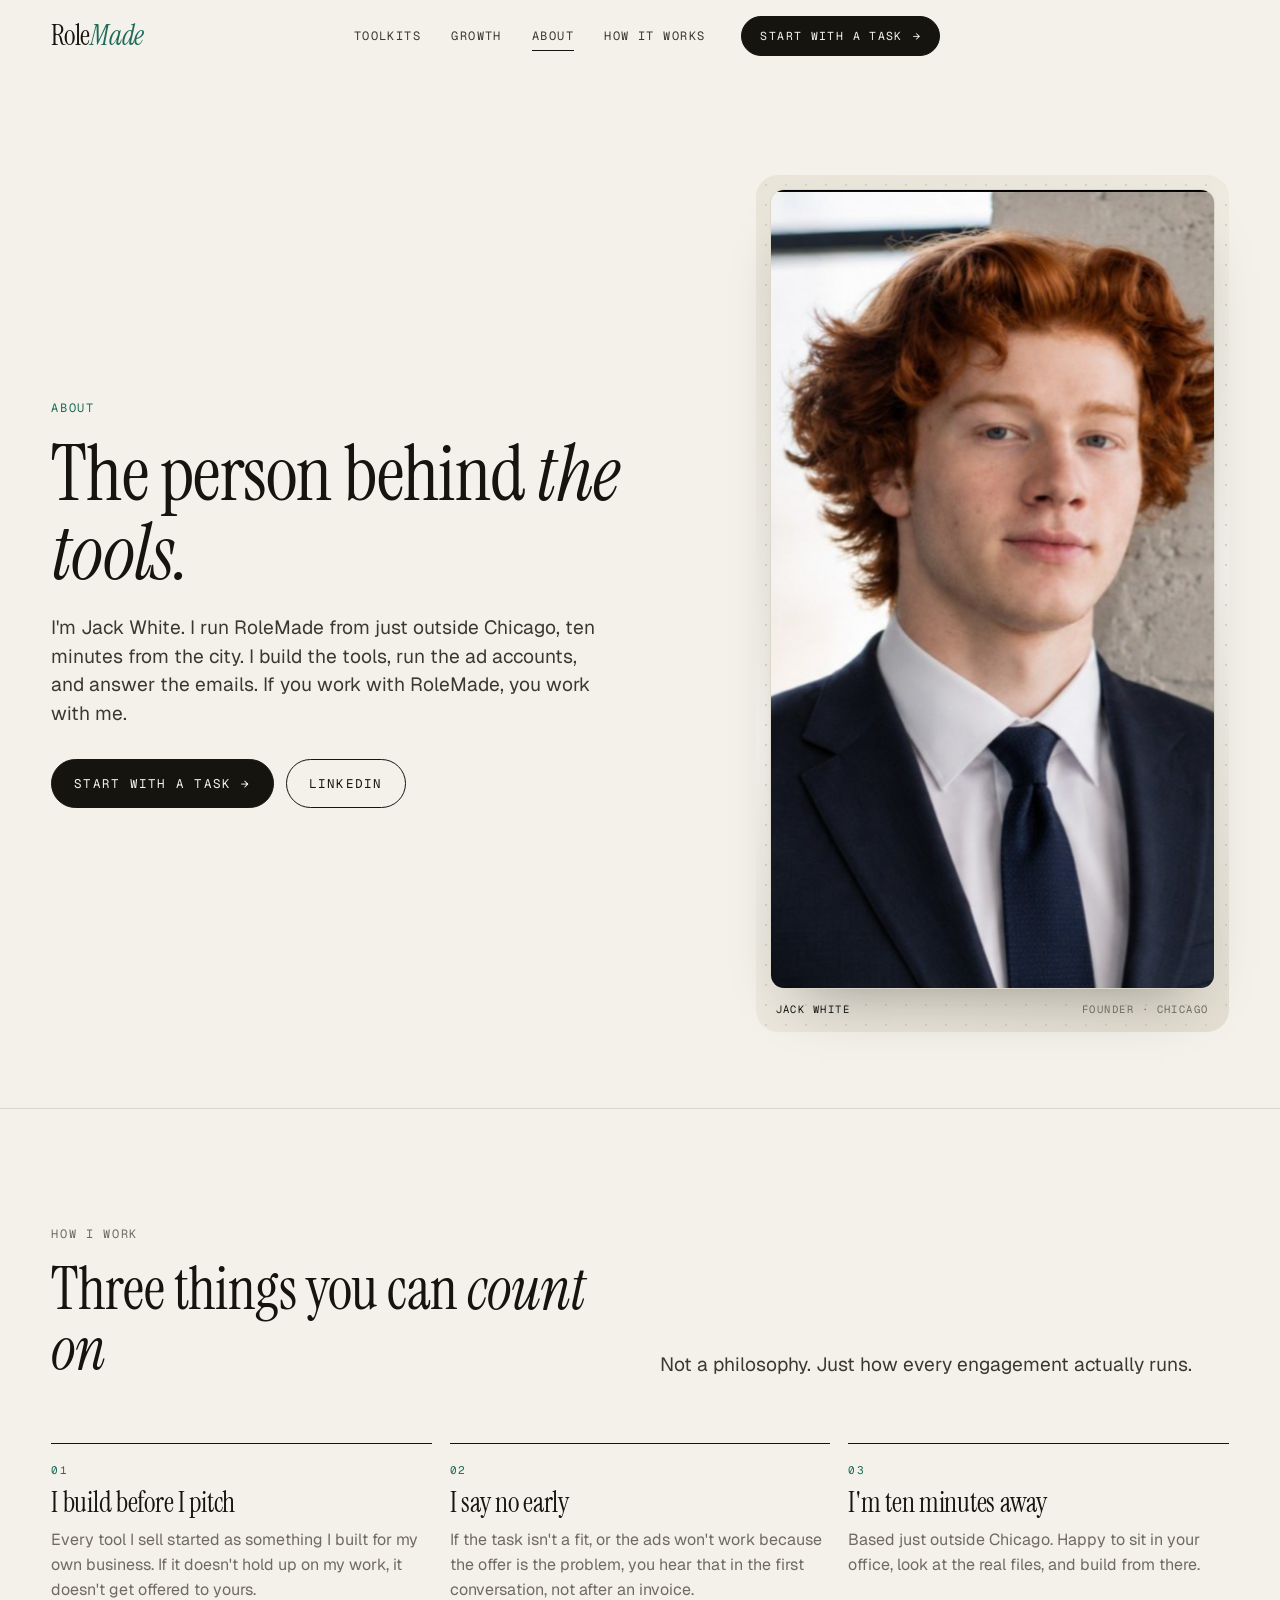
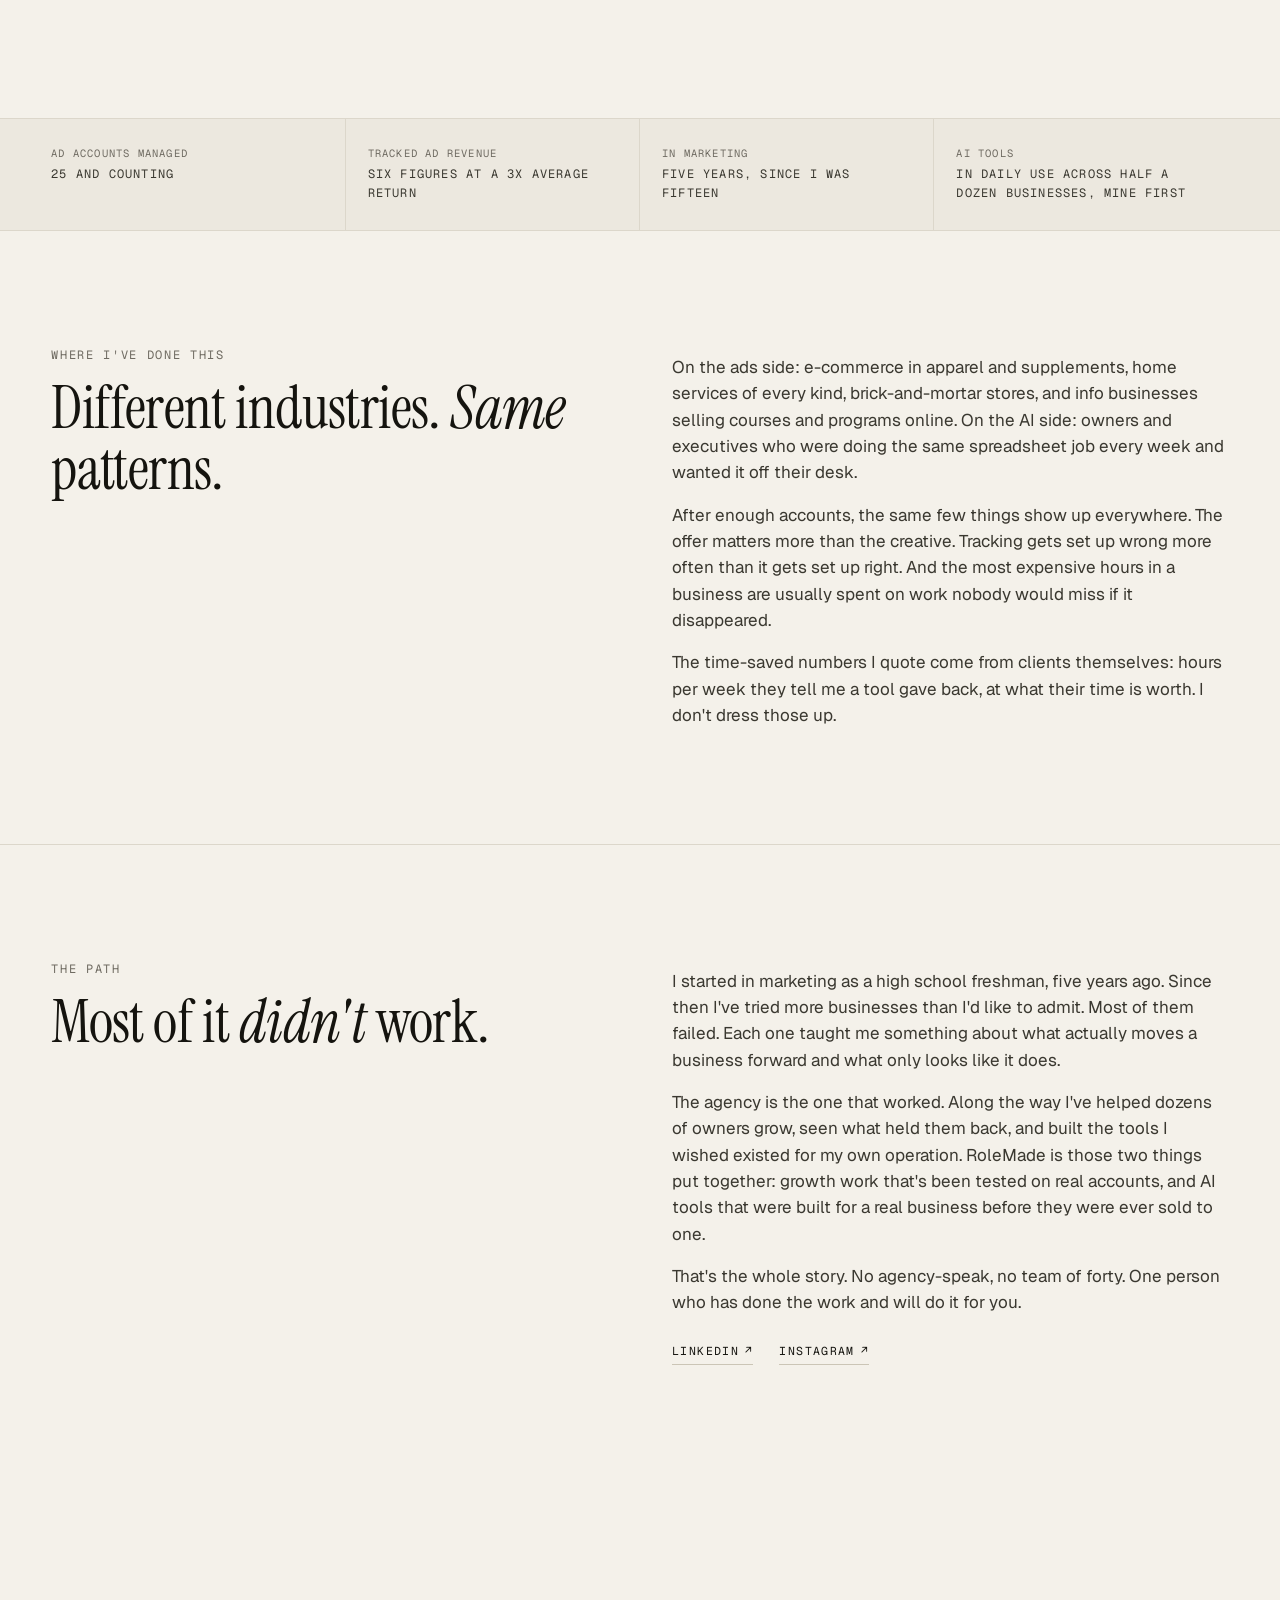
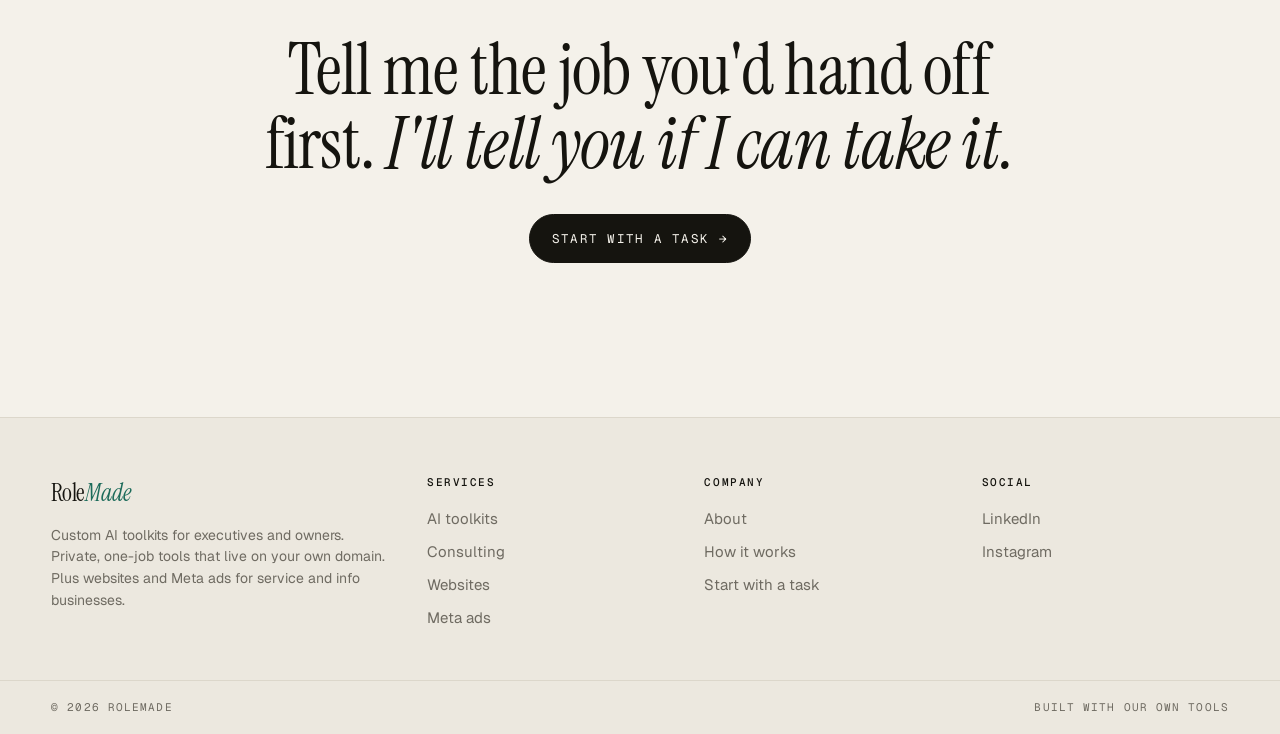
==== about.html @ bcfd90a8 "Replace site with new RoleMade build Five-page static site: home with pinned journey, toolkits, grow" ====
<!doctype html>
<html lang="en">
<head>
<meta charset="utf-8">
<meta name="viewport" content="width=device-width, initial-scale=1">
<title>About — RoleMade</title>
<meta name="description" content="Jack White runs RoleMade from just outside Chicago. Five years in marketing, 25+ ad accounts, and AI tools built for his own business first.">
<link rel="preconnect" href="https://fonts.googleapis.com">
<link rel="preconnect" href="https://fonts.gstatic.com" crossorigin>
<link href="https://fonts.googleapis.com/css2?family=Geist:wght@400;500&family=Geist+Mono:wght@400;500&family=Instrument+Serif:ital@0;1&display=swap" rel="stylesheet">
<link rel="icon" href="assets/favicon.png">
<link rel="stylesheet" href="styles.css?v=4">
</head>
<body>

<header class="nav">
  <div class="wrap">
    <a class="brand" href="index.html">Role<span>Made</span></a>
    <nav class="links" id="links">
      <a href="toolkits.html">Toolkits</a>
      <a href="growth.html">Growth</a>
      <a href="about.html" class="active">About</a>
      <a href="index.html#how" class="how">How it works</a>
      <a class="btn" href="start.html"><span class="l">Start with a task</span><span class="s">Start</span> <span class="arr">→</span></a>
    </nav>
    <div class="nav-r"><button class="burger" aria-controls="links" aria-expanded="false">Menu</button></div>
  </div>
</header>

<!-- ABOUT HERO -->
<section class="phero about-hero">
  <div class="wrap">
    <div class="about-grid">
      <div>
        <p class="eyebrow on rv">About</p>
        <h1 class="rv d1">The person behind <em>the tools.</em></h1>
        <p class="lede rv d2">I'm Jack White. I run RoleMade from just outside Chicago, ten minutes from the city. I build the tools, run the ad accounts, and answer the emails. If you work with RoleMade, you work with me.</p>
        <div class="cta rv d3">
          <a class="btn" href="start.html">Start with a task <span class="arr">→</span></a>
          <a class="btn ghost" href="https://www.linkedin.com/in/rolemade/" target="_blank" rel="noopener">LinkedIn</a>
        </div>
      </div>
      <figure class="portrait rv d2">
        <img src="assets/jack-white.jpg" alt="Jack White, founder of RoleMade" width="640" height="800">
        <figcaption><span>Jack White</span><span>Founder · Chicago</span></figcaption>
      </figure>
    </div>
  </div>
</section>

<!-- HOW I WORK -->
<section class="sec">
  <div class="wrap">
    <div class="sec-head">
      <div class="rv"><p class="eyebrow">How I work</p><h2>Three things you can <em>count on</em></h2></div>
      <p class="lede rv d1">Not a philosophy. Just how every engagement actually runs.</p>
    </div>
    <div class="plist">
      <div class="pstep rv"><p class="n">01</p><h3>I build before I pitch</h3><p>Every tool I sell started as something I built for my own business. If it doesn't hold up on my work, it doesn't get offered to yours.</p></div>
      <div class="pstep rv d1"><p class="n">02</p><h3>I say no early</h3><p>If the task isn't a fit, or the ads won't work because the offer is the problem, you hear that in the first conversation, not after an invoice.</p></div>
      <div class="pstep rv d2"><p class="n">03</p><h3>I'm ten minutes away</h3><p>Based just outside Chicago. Happy to sit in your office, look at the real files, and build from there.</p></div>
    </div>
  </div>
</section>

<!-- NUMBERS -->
<section class="strip about-strip">
  <div class="wrap">
    <div class="cell rv"><b>Ad accounts managed</b>25 and counting</div>
    <div class="cell rv d1"><b>Tracked ad revenue</b>Six figures at a 3x average return</div>
    <div class="cell rv d2"><b>In marketing</b>Five years, since I was fifteen</div>
    <div class="cell rv d3"><b>AI tools</b>In daily use across half a dozen businesses, mine first</div>
  </div>
</section>

<!-- WHERE -->
<section class="sec">
  <div class="wrap">
    <div class="split">
      <div class="rv">
        <p class="eyebrow">Where I've done this</p>
        <h2>Different industries. <em>Same</em> patterns.</h2>
      </div>
      <div class="body rv d1">
        <p>On the ads side: e-commerce in apparel and supplements, home services of every kind, brick-and-mortar stores, and info businesses selling courses and programs online. On the AI side: owners and executives who were doing the same spreadsheet job every week and wanted it off their desk.</p>
        <p>After enough accounts, the same few things show up everywhere. The offer matters more than the creative. Tracking gets set up wrong more often than it gets set up right. And the most expensive hours in a business are usually spent on work nobody would miss if it disappeared.</p>
        <p>The time-saved numbers I quote come from clients themselves: hours per week they tell me a tool gave back, at what their time is worth. I don't dress those up.</p>
      </div>
    </div>
  </div>
</section>

<hr class="hair">

<!-- PATH -->
<section class="sec">
  <div class="wrap">
    <div class="split">
      <div class="rv">
        <p class="eyebrow">The path</p>
        <h2>Most of it <em>didn't</em> work.</h2>
      </div>
      <div class="body rv d1">
        <p>I started in marketing as a high school freshman, five years ago. Since then I've tried more businesses than I'd like to admit. Most of them failed. Each one taught me something about what actually moves a business forward and what only looks like it does.</p>
        <p>The agency is the one that worked. Along the way I've helped dozens of owners grow, seen what held them back, and built the tools I wished existed for my own operation. RoleMade is those two things put together: growth work that's been tested on real accounts, and AI tools that were built for a real business before they were ever sold to one.</p>
        <p>That's the whole story. No agency-speak, no team of forty. One person who has done the work and will do it for you.</p>
        <div class="socials">
          <a href="https://www.linkedin.com/in/rolemade/" target="_blank" rel="noopener">LinkedIn <span class="arr">↗</span></a>
          <a href="https://www.instagram.com/viarolemade" target="_blank" rel="noopener">Instagram <span class="arr">↗</span></a>
        </div>
      </div>
    </div>
  </div>
</section>

<section class="close">
  <div class="wrap">
    <h2 class="rv">Tell me the job you'd hand off first. <em>I'll tell you if I can take it.</em></h2>
    <a class="btn rv d1" href="start.html">Start with a task <span class="arr">→</span></a>
  </div>
</section>

<footer>
  <div class="wrap">
    <div class="col">
      <a class="brand" href="index.html">Role<span>Made</span></a>
      <p class="about">Custom AI toolkits for executives and owners. Private, one-job tools that live on your own domain. Plus websites and Meta ads for service and info businesses.</p>
    </div>
    <div class="col"><h4>Services</h4><a href="toolkits.html">AI toolkits</a><a href="toolkits.html#map">Consulting</a><a href="growth.html">Websites</a><a href="growth.html#meta">Meta ads</a></div>
    <div class="col"><h4>Company</h4><a href="about.html">About</a><a href="index.html#how">How it works</a><a href="start.html">Start with a task</a></div>
    <div class="col"><h4>Social</h4><a href="https://www.linkedin.com/in/rolemade/" target="_blank" rel="noopener">LinkedIn</a><a href="https://www.instagram.com/viarolemade" target="_blank" rel="noopener">Instagram</a></div>
  </div>
  <div class="base"><div class="wrap"><span>© 2026 RoleMade</span><span>Built with our own tools</span></div></div>
</footer>

<script src="site.js?v=4"></script>
</body>
</html>
---- styles.css ----
/* RoleMade — site styles. Light-mode editorial/industrial. */
:root{
  --paper:#F4F1EA; --paper-2:#ECE8DF; --card:#FBFAF6;
  --ink:#15140F; --ink-2:#3A3830; --muted:#6F6B62; --faint:#A39F95;
  --line:#DCD7CB; --line-2:#CBC5B6;
  --accent:#1C6B5A;
  --s1:#1C6B5A; --s2:#B9741E; --s3:#4A55C9; --s4:#C4416F;
  --serif:"Instrument Serif","Cambon",Georgia,"Times New Roman",serif;
  --sans:"Geist","Sohne","Helvetica Neue",Arial,sans-serif;
  --mono:"Geist Mono","Sohne Mono","SFMono-Regular",Menlo,Consolas,monospace;
  --max:1280px; --gutter:clamp(20px,4vw,60px);
}
*{box-sizing:border-box}
html{scroll-behavior:smooth}
body{margin:0;background:var(--paper);color:var(--ink);font-family:var(--sans);font-size:17px;line-height:1.55;-webkit-font-smoothing:antialiased}
a{color:inherit;text-decoration:none}
img,svg{max-width:100%;display:block}
h1,h2,h3{font-family:var(--serif);font-weight:400;letter-spacing:-.01em;line-height:1.02;margin:0}
h1{font-size:clamp(46px,7vw,92px)}
h2{font-size:clamp(36px,4.6vw,60px)}
h3{font-size:clamp(26px,2.6vw,34px)}
p{margin:0}
.lede{font-size:clamp(18px,1.5vw,21px);line-height:1.5;color:var(--ink-2);max-width:560px}
.lede .dim{color:var(--muted)}
.eyebrow{font-family:var(--mono);font-size:12px;letter-spacing:.14em;text-transform:uppercase;color:var(--muted)}
.eyebrow.on{color:var(--accent)}
.wrap{max-width:var(--max);margin:0 auto;padding:0 var(--gutter)}
.hair{border:0;border-top:1px solid var(--line);margin:0}

/* buttons */
.btn{display:inline-flex;align-items:center;gap:10px;font-family:var(--mono);font-size:12.5px;letter-spacing:.1em;text-transform:uppercase;padding:14px 22px;border-radius:999px;border:1px solid var(--ink);background:var(--ink);color:var(--paper);transition:transform .2s ease,background .2s,color .2s;white-space:nowrap;cursor:pointer}
.btn:hover{transform:translateY(-1px);background:#000}
.btn.ghost{background:transparent;color:var(--ink)}
.btn.ghost:hover{background:var(--paper-2)}
.btn .arr{display:inline-block;transition:transform .25s}
.btn:hover .arr{transform:translateX(4px)}

/* nav — brand left, links centered; on scroll it collapses to a floating centered pill */
.nav{position:sticky;top:0;z-index:50;background:rgba(244,241,234,.86);-webkit-backdrop-filter:blur(10px);backdrop-filter:blur(10px);border-bottom:1px solid transparent;transition:border-color .25s,background .25s}
.nav .wrap{display:grid;grid-template-columns:1fr auto 1fr;align-items:center;height:72px;position:relative}
.nav-r{justify-self:end}
.brand{font-family:var(--serif);font-size:28px;letter-spacing:-.01em;transition:opacity .25s,transform .25s}
.brand span{color:var(--accent);font-style:italic}
.links{display:flex;gap:30px;align-items:center;justify-self:center;padding:6px 8px 6px 22px;border-radius:999px;border:1px solid transparent;transition:background .25s,border-color .25s,box-shadow .25s}
.links a{font-family:var(--mono);font-size:12px;letter-spacing:.12em;text-transform:uppercase;color:var(--ink-2);position:relative}
.links a.btn{color:var(--paper);padding:10px 18px;font-size:11.5px;margin-left:6px}
.links a::after{content:"";position:absolute;left:0;right:0;bottom:-6px;height:1px;background:var(--ink);transform:scaleX(0);transform-origin:left;transition:transform .25s}
.links a.btn::after{display:none}
.links a:hover::after,.links a.active::after{transform:scaleX(1)}
.nav.scrolled{background:transparent;-webkit-backdrop-filter:none;backdrop-filter:none}
.nav.scrolled .brand{opacity:0;transform:translateY(-6px);pointer-events:none}
.nav.scrolled .links{background:rgba(244,241,234,.92);-webkit-backdrop-filter:blur(10px);backdrop-filter:blur(10px);border-color:var(--line);box-shadow:0 14px 30px -18px rgba(21,20,15,.35)}
.burger{display:none;background:none;border:1px solid var(--line-2);border-radius:999px;padding:9px 14px;font-family:var(--mono);font-size:11px;letter-spacing:.1em;text-transform:uppercase;color:var(--ink);cursor:pointer}
.links a.btn .s{display:none}
@media(max-width:820px){
  /* mobile: one dark glass pill that stays pinned */
  .nav,.nav.scrolled{background:transparent;-webkit-backdrop-filter:none;backdrop-filter:none;border-bottom:0;padding:12px 12px}
  .nav .wrap{display:flex;align-items:center;justify-content:space-between;height:48px;margin:0;padding:0 14px 0 16px;border-radius:999px;background:rgba(21,20,15,.84);-webkit-backdrop-filter:blur(14px);backdrop-filter:blur(14px);box-shadow:0 12px 30px -16px rgba(0,0,0,.5)}
  .nav .wrap{max-width:none}
  .brand,.nav.scrolled .brand{font-size:20px;color:var(--paper);opacity:1;transform:none;pointer-events:auto}
  .brand span{color:#8FD3BE}
  .links,.nav.scrolled .links{display:flex;position:static;flex-direction:row;align-items:center;gap:12px;padding:0;background:transparent;border:0;border-radius:0;box-shadow:none;-webkit-backdrop-filter:none;backdrop-filter:none}
  .links a{color:#D9D4C7;font-size:10px;letter-spacing:.08em}
  .links a::after{background:#D9D4C7}
  .links a.how{display:none}
  .links a.btn{background:transparent;border:0;padding:0;margin:0;color:#8FD3BE;font-size:10px;letter-spacing:.08em}
  .links a.btn .l{display:none}.links a.btn .s{display:inline}
  .links a.btn:hover{transform:none;background:transparent}
  .nav-r{display:none}
}

/* reveal */
.rv{opacity:0;transform:translateY(22px);transition:opacity .7s cubic-bezier(.2,.7,.2,1),transform .7s cubic-bezier(.2,.7,.2,1)}
.rv.in{opacity:1;transform:none}
.rv.d1{transition-delay:.08s}.rv.d2{transition-delay:.16s}.rv.d3{transition-delay:.24s}.rv.d4{transition-delay:.32s}
@media(prefers-reduced-motion:reduce){.rv{opacity:1;transform:none;transition:none}}

/* hero */
.hero{padding:clamp(56px,8vw,110px) 0 0;position:relative;overflow:hidden}
.hero .wrap{display:grid;grid-template-columns:minmax(0,1.05fr) minmax(0,1fr);gap:clamp(30px,5vw,80px);align-items:center}
.hero h1{margin:22px 0 26px}
.hero .cta{display:flex;gap:12px;flex-wrap:wrap;margin-top:34px}
.hero .note{margin-top:26px;display:flex;align-items:flex-start;line-height:1.5;gap:10px;color:var(--muted);font-family:var(--mono);font-size:12px;letter-spacing:.1em;text-transform:uppercase}
.hero .note i{width:7px;height:7px;border-radius:50%;background:var(--accent);display:inline-block;flex:none;margin-top:6px;box-shadow:0 0 0 4px rgba(28,107,90,.15)}
@media(max-width:980px){.hero .wrap{grid-template-columns:1fr}}

/* toolkit mock (hero graphic) */
.mock-wrap{position:relative;padding:clamp(18px,3vw,44px);border-radius:24px;background:linear-gradient(160deg,#E9E4D8,#F7F5EF 55%,#E3DED1)}
.mock-wrap::before{content:"";position:absolute;inset:0;border-radius:24px;background-image:radial-gradient(var(--line-2) 1px,transparent 1px);background-size:20px 20px;opacity:.6;pointer-events:none}
.mock{position:relative;background:var(--card);border:1px solid var(--line);border-radius:16px;box-shadow:0 30px 60px -30px rgba(21,20,15,.35);overflow:hidden;font-size:13px}
.mock .bar{display:flex;align-items:center;gap:12px;padding:12px 16px;border-bottom:1px solid var(--line);background:#F7F5EF}
.mock .bar .dot{width:9px;height:9px;border-radius:50%;background:var(--line-2)}
.mock .url{flex:1;text-align:center;font-family:var(--mono);font-size:11.5px;letter-spacing:.06em;color:var(--muted);background:#fff;border:1px solid var(--line);border-radius:8px;padding:6px 12px}
.mock .url b{color:var(--ink);font-weight:500}
.mock .head{display:flex;align-items:center;justify-content:space-between;padding:14px 18px;border-bottom:1px solid var(--line)}
.mock .head .co{font-family:var(--serif);font-size:20px}
.mock .head .co small{font-family:var(--mono);font-size:10px;letter-spacing:.14em;color:var(--muted);margin-left:10px;text-transform:uppercase}
.mock .head .by{font-family:var(--mono);font-size:10px;letter-spacing:.14em;text-transform:uppercase;color:var(--faint)}
.mock .tabs{display:flex;gap:4px;padding:10px 12px;border-bottom:1px solid var(--line);overflow:hidden}
.mock .tab{padding:7px 12px;border-radius:999px;color:var(--muted);white-space:nowrap;font-size:12.5px}
.mock .tab.on{background:var(--ink);color:var(--paper)}
.mock .body{display:grid;grid-template-columns:1fr 1.1fr;gap:14px;padding:16px}
.mock .drop{border:1.5px dashed var(--line-2);border-radius:12px;min-height:186px;display:flex;flex-direction:column;align-items:center;justify-content:center;gap:8px;color:var(--muted);position:relative;background:#FBFAF6;overflow:hidden}
.mock .drop .ic{width:38px;height:38px;border-radius:10px;border:1px solid var(--line);display:grid;place-items:center;background:#fff}
.mock .drop .ic svg{width:16px;height:16px}
.mock .drop .t{font-size:12.5px}
.mock .drop .t b{color:var(--accent);font-weight:500}
.mock .drop .f{font-family:var(--mono);font-size:10px;letter-spacing:.1em;text-transform:uppercase;color:var(--faint)}
.mock .file{position:absolute;top:-40px;left:50%;transform:translateX(-50%);background:#fff;border:1px solid var(--line);border-radius:8px;padding:6px 10px;font-family:var(--mono);font-size:10.5px;letter-spacing:.04em;box-shadow:0 8px 20px -10px rgba(0,0,0,.3);display:flex;gap:8px;align-items:center;opacity:0;animation:filedrop 7s ease-in-out infinite}
.mock .file i{width:10px;height:12px;background:var(--accent);border-radius:2px;display:inline-block}
@keyframes filedrop{0%{opacity:0;top:-40px}8%{opacity:1;top:-6px}22%{opacity:1;top:64px}30%{opacity:0;top:76px}100%{opacity:0;top:76px}}
.mock .out{border:1px solid var(--line);border-radius:12px;background:#fff;padding:12px 14px}
.mock .out .oh{display:flex;justify-content:space-between;align-items:center;font-family:var(--mono);font-size:10.5px;letter-spacing:.1em;text-transform:uppercase;color:var(--muted);margin-bottom:10px}
.mock .out .oh .ok{color:var(--accent)}
.mock .row{display:grid;grid-template-columns:1.4fr 1fr .8fr;gap:8px;padding:7px 0;border-top:1px solid var(--line);font-size:12px;opacity:0;animation:rowin 7s ease-in-out infinite}
.mock .row span:last-child{text-align:right;font-family:var(--mono);font-size:11px}
.mock .row span:nth-child(2){color:var(--muted)}
.mock .row.r2{animation-delay:.15s}.mock .row.r3{animation-delay:.3s}.mock .row.r4{animation-delay:.45s}.mock .row.r5{animation-delay:.6s}
@keyframes rowin{0%,28%{opacity:0;transform:translateY(6px)}36%,86%{opacity:1;transform:none}94%,100%{opacity:0}}
.mock .out .tot{margin-top:10px;padding-top:10px;border-top:1px solid var(--ink);display:flex;justify-content:space-between;font-family:var(--mono);font-size:11px;letter-spacing:.06em}
.mock .foot{display:flex;justify-content:space-between;padding:10px 16px;border-top:1px solid var(--line);font-family:var(--mono);font-size:10px;letter-spacing:.14em;text-transform:uppercase;color:var(--faint)}
.mock .foot b{color:var(--ink);font-weight:500}
.callouts{display:grid;grid-template-columns:repeat(3,1fr);gap:14px;margin-top:18px}
.callouts div{font-family:var(--mono);font-size:11px;letter-spacing:.1em;text-transform:uppercase;color:var(--muted);display:flex;gap:8px;align-items:flex-start;line-height:1.5}
.callouts i{width:6px;height:6px;border-radius:50%;background:var(--accent);flex:none;margin-top:6px}
@media(max-width:560px){.mock .body{grid-template-columns:1fr}.callouts{grid-template-columns:1fr}.mock .tabs{flex-wrap:wrap}}

/* strip */
.strip{margin-top:clamp(50px,7vw,90px);border-top:1px solid var(--line);border-bottom:1px solid var(--line);background:var(--paper-2)}
.strip .wrap{display:grid;grid-template-columns:repeat(4,1fr)}
.strip .cell{padding:26px 22px;border-right:1px solid var(--line);font-family:var(--mono);font-size:12px;letter-spacing:.1em;text-transform:uppercase;color:var(--ink-2);line-height:1.6}
.strip .cell:first-child{padding-left:0}
.strip .cell:last-child{border-right:0}
.strip .cell b{display:block;color:var(--muted);font-weight:400;margin-bottom:4px;font-size:10.5px}
@media(max-width:820px){.strip .wrap{grid-template-columns:1fr 1fr}.strip .cell{border-right:0;border-bottom:1px solid var(--line);padding-left:0}}

/* sections */
.sec{padding:clamp(70px,9vw,130px) 0}
.sec.tight{padding:clamp(50px,6vw,90px) 0}
.sec-head{display:grid;grid-template-columns:1fr 1fr;gap:40px;align-items:end;margin-bottom:clamp(36px,5vw,64px)}
.sec-head h2{margin-top:16px}
@media(max-width:820px){.sec-head{grid-template-columns:1fr;gap:18px}}

/* journey (pinned panel, Griffin-style) */
.journey{border-top:1px solid var(--line);border-bottom:1px solid var(--line)}
.j-track{height:calc(100vh - 72px + 5 * 78vh);position:relative}
.j-pin{position:sticky;top:72px;height:calc(100vh - 72px);display:grid;grid-template-columns:minmax(0,1fr) minmax(0,1fr);overflow:hidden;max-width:var(--max);margin:0 auto;padding:0 var(--gutter)}
.j-col{position:relative;--g:44px;--lx:0px;border-right:1px solid var(--line)}
.j-line{position:absolute;left:var(--lx);top:0;bottom:0;width:1px;background:var(--line)}
.j-prog{position:absolute;left:var(--lx);top:0;width:1px;height:0;background:var(--c,var(--s1));transition:height .5s cubic-bezier(.2,.7,.2,1),background .3s}
.jr{position:relative;display:flex;gap:12px;align-items:center;height:30px;font-family:var(--mono);font-size:12px;letter-spacing:.14em;text-transform:uppercase;color:var(--muted);opacity:0;transform:translateY(-6px);transition:opacity .35s,transform .35s}
.jr.show{opacity:1;transform:none}
.jr i{position:absolute;left:-40px;top:50%;width:19px;height:19px;border-radius:50%;border:1px solid var(--line-2);background:var(--paper);transform:translate(-50%,-50%)}
.jr i::after{content:"";position:absolute;left:50%;top:50%;width:7px;height:7px;border-radius:50%;background:var(--line-2);transform:translate(-50%,-50%)}
.j-prev .jr.show i::after{background:var(--c)}
.j-prev .jr.show{color:var(--ink-2)}
.j-prev{position:absolute;top:18px;left:var(--g);right:20px}
.j-next{position:absolute;bottom:18px;left:var(--g);right:20px}
.j-next .jr{transform:translateY(6px)}
.j-next .jr.show{transform:none}
.j-center{position:absolute;inset:0;display:grid;align-items:center;padding-left:var(--g);padding-right:var(--g)}
.j-state{grid-area:1/1;opacity:0;transform:translateY(14px);transition:opacity .4s,transform .4s;pointer-events:none;position:relative;max-width:520px}
.j-state.on{opacity:1;transform:none;pointer-events:auto;transition-delay:.12s}
.j-state.intro h2{margin-top:16px}
.j-state.intro .sub{margin-top:18px;color:var(--muted);max-width:460px}
.j-state .k{position:absolute;left:-40px;top:9px;width:19px;height:19px;border-radius:50%;background:var(--paper);border:1px solid var(--c);transform:translate(-50%,-50%);box-shadow:0 0 0 4px var(--paper),0 0 0 5px color-mix(in srgb,var(--c) 45%,transparent)}
.j-state .k::after{content:"";position:absolute;left:50%;top:50%;width:7px;height:7px;border-radius:50%;background:var(--c);transform:translate(-50%,-50%)}
.j-state .n{font-family:var(--mono);font-size:12px;letter-spacing:.14em;text-transform:uppercase;color:var(--c);display:flex;gap:12px}
.j-state .n .t{display:inline-block;clip-path:inset(0 100% 0 0)}
.j-state.on .n .t{animation:type .55s steps(12) .15s forwards}
@keyframes type{to{clip-path:inset(0 0 0 0)}}
.j-state h3{font-size:clamp(40px,5vw,66px);margin:14px 0 16px}
.j-state p{color:var(--ink-2)}
.j-cta{margin-top:26px}
.j-right{position:relative;display:grid;place-items:center;padding:20px 0 20px 20px;overflow:hidden}
.dots{background-image:radial-gradient(var(--line-2) 1px,transparent 1px);background-size:22px 22px}
.stack{width:min(100%,560px);overflow:visible}
.stack .plates{transition:transform .7s cubic-bezier(.2,.7,.2,1)}
.stack .plate{transition:opacity .45s ease}
.stack .plate .fill{fill:#F9F7F2;stroke:var(--line-2);stroke-width:1.2}
.stack .plate .edge{fill:#E4DFD3;stroke:var(--line-2);stroke-width:1.2}
.stack .plate .det{stroke:#BEB8A9;stroke-width:1.4;fill:none;stroke-linecap:round}
.stack .plate .detf{fill:#DAD5C8;stroke:none}
.stack .plate.on .fill{stroke:var(--c);stroke-width:1.6}
.stack .plate.on .det{stroke:var(--c)}
.stack .plate.on .detf{fill:color-mix(in srgb,var(--c) 22%,#fff)}
.stack .plate.dim{opacity:.42}
.stack .lbl{font-family:var(--mono);font-size:11px;letter-spacing:.12em;text-transform:uppercase;fill:var(--ink-2);opacity:0;transition:opacity .3s}
.stack .lbl.on{opacity:1;transition-delay:.45s}
.stack .ll{stroke:var(--c);stroke-width:1;fill:none;opacity:0;stroke-dasharray:160;stroke-dashoffset:160;transition:opacity .2s,stroke-dashoffset .5s ease}
.stack .ll.on{opacity:1;stroke-dashoffset:0;transition-delay:.15s}
.stack .ld{fill:var(--c);opacity:0;transition:opacity .3s}
.stack .ld.on{opacity:1;transition-delay:.45s}
@media(max-width:900px){
  .j-track{height:calc(100vh - 72px + 5 * 70vh)}
  .j-pin{grid-template-columns:1fr;padding:0 var(--gutter)}
  .j-col{border-right:0;--g:32px;--lx:0px;margin-left:12px}
  .j-prev{top:12px;right:0}
  .j-next{bottom:12px;right:0}
  .jr{height:28px;font-size:11px}
  .j-right{position:absolute;left:var(--g);right:0;top:146px;height:34vh;padding:0;overflow:hidden}
  .j-center{position:absolute;top:calc(146px + 34vh + 14px);bottom:110px;left:0;right:0;align-items:start;padding-right:0}
  .j-state{max-width:none}
  .j-state .k{left:-32px}
  .j-state.intro h2{font-size:clamp(30px,8.5vw,40px)}
  .j-state.intro .sub{font-size:15px;margin-top:12px}
  .j-state h3{font-size:clamp(32px,9vw,40px);margin:10px 0 10px}
  .j-state p{font-size:15px}
  .j-cta{margin-top:16px}
  .stack{width:100%;height:100%}
  .stack .lbl,.stack .ll,.stack .ld{display:none}
}

/* jobs grid */
.jobs{display:grid;grid-template-columns:repeat(3,1fr);border-top:1px solid var(--line);border-left:1px solid var(--line)}
.job{padding:26px 26px 30px;border-right:1px solid var(--line);border-bottom:1px solid var(--line);background:var(--paper);transition:background .25s}
.job:hover{background:var(--card)}
.job .r{font-family:var(--mono);font-size:11px;letter-spacing:.14em;text-transform:uppercase;color:var(--accent)}
.job h3{font-size:24px;margin:12px 0 10px;line-height:1.1}
.job p{color:var(--muted);font-size:15.5px}
.job .io{margin-top:16px;display:flex;align-items:center;gap:8px;font-family:var(--mono);font-size:10.5px;letter-spacing:.08em;text-transform:uppercase;color:var(--ink-2);flex-wrap:wrap}
.job .io span{padding:4px 8px;border:1px solid var(--line);border-radius:6px;background:#fff}
.job .io i{color:var(--faint);font-style:normal}
@media(max-width:900px){.jobs{grid-template-columns:1fr 1fr}}
@media(max-width:600px){.jobs{grid-template-columns:1fr}}

/* fit / not fit */
.fit{display:grid;grid-template-columns:1fr 1fr;gap:0;border:1px solid var(--line);border-radius:18px;overflow:hidden}
.fit > div{padding:clamp(26px,3vw,40px)}
.fit .yes{background:var(--card);border-right:1px solid var(--line)}
.fit .no{background:var(--paper-2)}
.fit h3{font-size:28px;margin-bottom:18px}
.fit ul{list-style:none;padding:0;margin:0;display:grid;gap:12px}
.fit li{display:flex;gap:12px;align-items:flex-start;color:var(--ink-2);font-size:16px}
.fit li i{flex:none;width:18px;height:18px;border-radius:50%;display:grid;place-items:center;font-style:normal;font-size:11px;margin-top:3px}
.fit .yes li i{background:var(--accent);color:#fff}
.fit .no li i{border:1px solid var(--line-2);color:var(--muted)}
@media(max-width:820px){.fit{grid-template-columns:1fr}.fit .yes{border-right:0;border-bottom:1px solid var(--line)}}

/* math */
.math{background:var(--ink);color:var(--paper);border-radius:24px;padding:clamp(30px,4vw,56px);display:grid;grid-template-columns:1.1fr 1fr;gap:clamp(30px,4vw,60px);align-items:center}
.math .eyebrow{color:#9F9B90}
.math h2{color:#fff;margin-top:14px}
.math p{color:#B9B5AA;max-width:460px;margin-top:16px}
.calc{background:#1E1D17;border:1px solid #2E2C24;border-radius:16px;padding:26px}
.calc label{font-family:var(--mono);font-size:11px;letter-spacing:.12em;text-transform:uppercase;color:#9F9B90;margin-bottom:8px;display:flex;justify-content:space-between}
.calc label b{color:#fff;font-weight:500}
.calc input[type=range]{width:100%;margin:0 0 22px;accent-color:#3FA98F}
.calc .res{border-top:1px solid #2E2C24;padding-top:18px;display:flex;justify-content:space-between;align-items:baseline;gap:20px}
.calc .res .k{font-family:var(--mono);font-size:11px;letter-spacing:.12em;text-transform:uppercase;color:#9F9B90}
.calc .res .v{font-family:var(--serif);font-size:46px;color:#fff;line-height:1}
.calc .fn{margin-top:12px;font-size:12.5px;color:#7E7A70}
@media(max-width:900px){.math{grid-template-columns:1fr}}

/* two-up cards */
.two{display:grid;grid-template-columns:1fr 1fr;gap:18px}
.card{border:1px solid var(--line);border-radius:18px;padding:clamp(26px,3vw,40px);background:var(--card);display:flex;flex-direction:column;gap:14px;transition:transform .25s,box-shadow .25s}
.card:hover{transform:translateY(-3px);box-shadow:0 24px 40px -30px rgba(21,20,15,.4)}
.card h3{font-size:30px}
.card p{color:var(--muted)}
.card ul{margin:4px 0 0;padding:0 0 0 18px;color:var(--ink-2);font-size:15.5px;display:grid;gap:6px}
.card .more{margin-top:auto;padding-top:10px;font-family:var(--mono);font-size:11.5px;letter-spacing:.12em;text-transform:uppercase;color:var(--ink);display:inline-flex;gap:8px;align-items:center}
.card .more .arr{transition:transform .25s}
.card:hover .more .arr{transform:translateX(4px)}
@media(max-width:820px){.two{grid-template-columns:1fr}}

/* steps list (interior) */
.plist{display:grid;grid-template-columns:repeat(3,1fr);gap:18px}
.pstep{border-top:1px solid var(--ink);padding-top:18px}
.pstep .n{font-family:var(--mono);font-size:11px;letter-spacing:.14em;color:var(--accent)}
.pstep h3{font-size:28px;margin:10px 0 10px}
.pstep p{color:var(--muted);font-size:16px}
@media(max-width:820px){.plist{grid-template-columns:1fr}}

/* faq */
.faq{border-top:1px solid var(--line)}
.faq details{border-bottom:1px solid var(--line)}
.faq summary{list-style:none;cursor:pointer;padding:22px 0;display:flex;justify-content:space-between;align-items:center;gap:20px;font-family:var(--serif);font-size:26px}
.faq summary::-webkit-details-marker{display:none}
.faq summary i{font-style:normal;font-family:var(--mono);font-size:18px;color:var(--muted);transition:transform .25s;flex:none}
.faq details[open] summary i{transform:rotate(45deg)}
.faq .a{padding:0 0 24px;color:var(--ink-2);max-width:680px}

/* closing */
.close{padding:clamp(90px,12vw,160px) 0;text-align:center}
.close h2{font-size:clamp(40px,5.6vw,74px);max-width:820px;margin:0 auto 34px}

/* footer */
footer{border-top:1px solid var(--line);background:var(--paper-2)}
footer .wrap{display:grid;grid-template-columns:1.4fr 1fr 1fr 1fr;gap:30px;padding-top:56px;padding-bottom:40px}
footer .col h4{font-family:var(--mono);font-size:11px;letter-spacing:.14em;text-transform:uppercase;color:var(--ink);margin:0 0 16px;font-weight:500}
footer .col a{display:block;color:var(--muted);margin-bottom:10px;font-size:15px}
footer .col a:hover{color:var(--ink)}
footer .about{color:var(--muted);font-size:14px;max-width:340px;margin-top:14px}
footer .base{border-top:1px solid var(--line)}
footer .base .wrap{display:flex;justify-content:space-between;padding-top:18px;padding-bottom:18px;font-family:var(--mono);font-size:11px;letter-spacing:.1em;text-transform:uppercase;color:var(--muted);flex-wrap:wrap;gap:10px}
@media(max-width:820px){footer .wrap{grid-template-columns:1fr 1fr}}

/* interior page hero */
.phero{padding:clamp(60px,8vw,110px) 0 clamp(40px,6vw,80px);border-bottom:1px solid var(--line)}
.phero h1{font-size:clamp(44px,6vw,80px);margin:18px 0 22px;max-width:900px}
.phero .cta{margin-top:30px;display:flex;gap:12px;flex-wrap:wrap}

/* split (interior) */
.split{display:grid;grid-template-columns:1fr 1fr;gap:clamp(30px,5vw,80px);align-items:start}
.split h2{margin-top:14px}
.split .body{color:var(--ink-2);display:grid;gap:16px;padding-top:8px}
@media(max-width:820px){.split{grid-template-columns:1fr}}

/* form */
.formwrap{display:grid;grid-template-columns:1fr 1fr;gap:clamp(30px,5vw,80px);align-items:start}
.form{background:var(--card);border:1px solid var(--line);border-radius:20px;padding:clamp(24px,3vw,40px)}
.form .g2{display:grid;grid-template-columns:1fr 1fr;gap:14px}
.form .f{display:flex;flex-direction:column;gap:8px;margin-bottom:16px}
.form label{font-family:var(--mono);font-size:11px;letter-spacing:.12em;text-transform:uppercase;color:var(--muted)}
.form input,.form select{font:inherit;font-size:16px;padding:13px 14px;border:1px solid var(--line-2);border-radius:10px;background:#fff;color:var(--ink);outline:none;transition:border-color .2s,box-shadow .2s;width:100%}
.form input:focus,.form select:focus{border-color:var(--ink);box-shadow:0 0 0 3px rgba(21,20,15,.08)}
.form select{appearance:none;background-image:url("data:image/svg+xml;utf8,<svg xmlns='http://www.w3.org/2000/svg' width='12' height='8'><path d='M1 1l5 5 5-5' fill='none' stroke='%236F6B62' stroke-width='1.5'/></svg>");background-repeat:no-repeat;background-position:right 14px center;padding-right:36px}
.form .btn{width:100%;justify-content:center;margin-top:6px}
.form .fine{font-size:13px;color:var(--muted);margin-top:14px;text-align:center}
.form .done{display:none;text-align:center;padding:30px 10px}
.form .done h3{font-size:32px;margin-bottom:12px}
.form .done p{color:var(--muted)}
.form.sent form{display:none}.form.sent .done{display:block}
.side h2{margin-top:14px}
.side .list{margin-top:28px;display:grid;gap:18px}
.side .list div{display:flex;gap:14px;align-items:flex-start;color:var(--ink-2)}
.side .list b{font-family:var(--mono);font-size:11px;letter-spacing:.12em;color:var(--accent);font-weight:500;margin-top:5px;flex:none}
@media(max-width:820px){.formwrap{grid-template-columns:1fr}.form .g2{grid-template-columns:1fr}}

/* about page */
.about-grid{display:grid;grid-template-columns:1.15fr .85fr;gap:clamp(30px,5vw,80px);align-items:center}
.about-hero .phero-inner{padding:0}
.portrait{margin:0;position:relative;border-radius:22px;padding:14px;background:linear-gradient(160deg,#E9E4D8,#F7F5EF 55%,#E3DED1)}
.portrait::before{content:"";position:absolute;inset:0;border-radius:22px;background-image:radial-gradient(var(--line-2) 1px,transparent 1px);background-size:20px 20px;opacity:.6;pointer-events:none}
.portrait img{position:relative;width:100%;aspect-ratio:4/5;object-fit:cover;border-radius:14px;border:1px solid var(--line);box-shadow:0 30px 60px -30px rgba(21,20,15,.4);display:block}
.portrait figcaption{position:relative;display:flex;justify-content:space-between;padding:12px 6px 0;font-family:var(--mono);font-size:10.5px;letter-spacing:.14em;text-transform:uppercase;color:var(--muted)}
.portrait figcaption span:first-child{color:var(--ink)}
.about-strip{margin-top:0}
.socials{display:flex;gap:26px;margin-top:10px}
.socials a{font-family:var(--mono);font-size:11.5px;letter-spacing:.12em;text-transform:uppercase;color:var(--ink);display:inline-flex;gap:6px;border-bottom:1px solid var(--line-2);padding-bottom:4px}
.socials a:hover{border-bottom-color:var(--ink)}
footer .col a.brand{color:var(--ink);font-size:24px;margin-bottom:0}
@media(max-width:900px){.about-grid{grid-template-columns:1fr}.portrait{max-width:420px}}
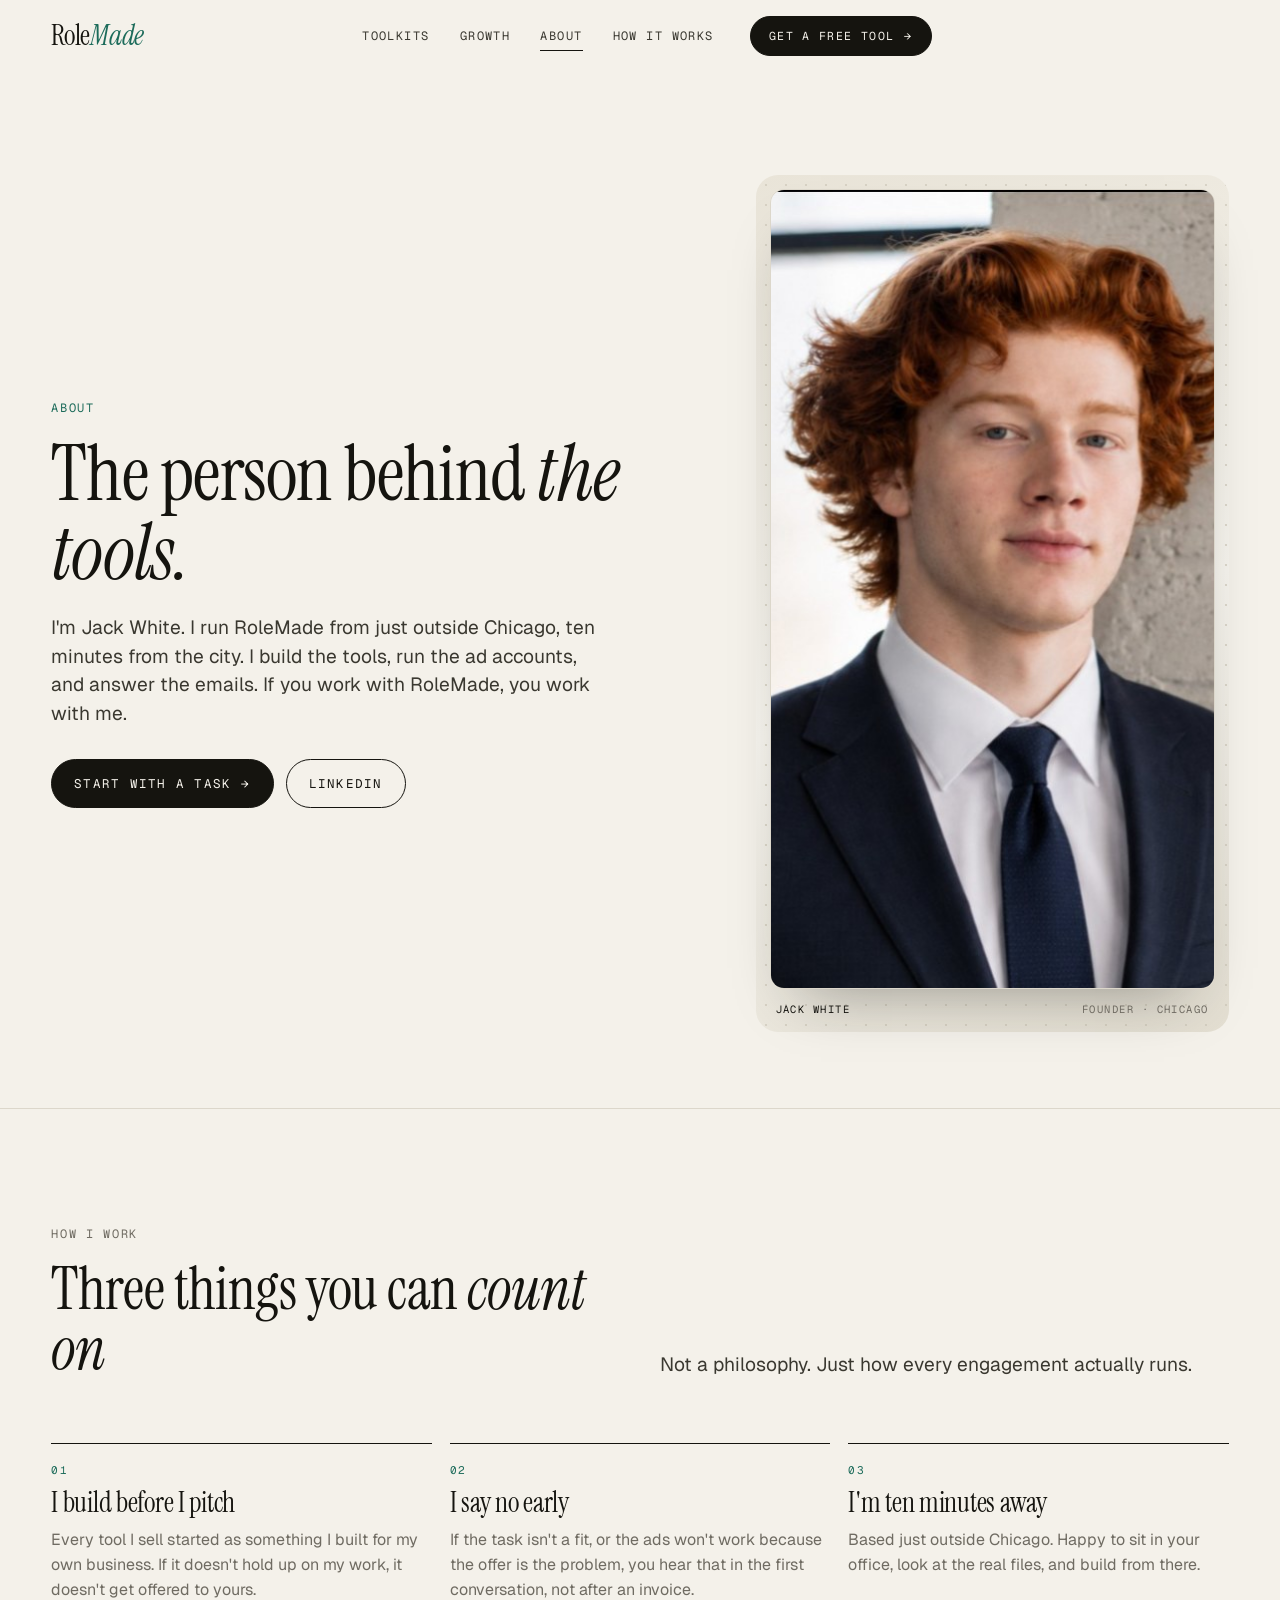
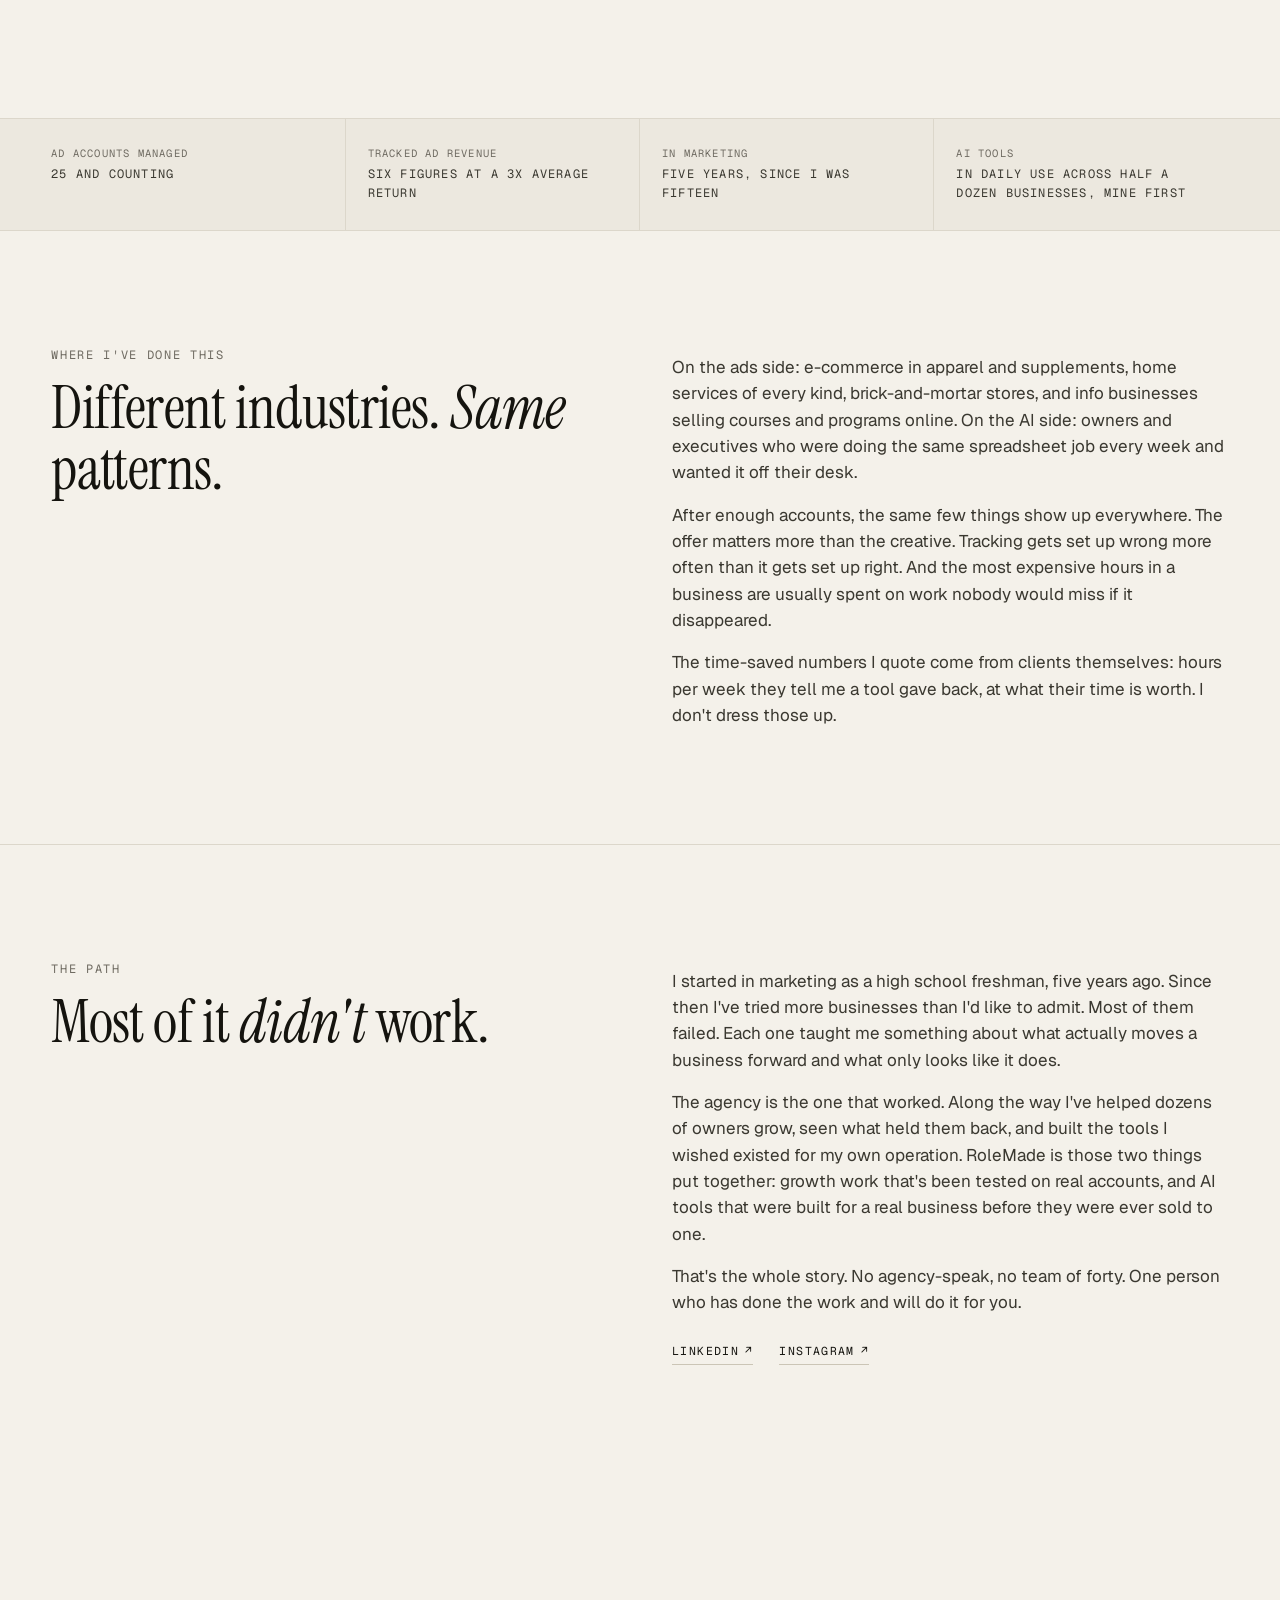
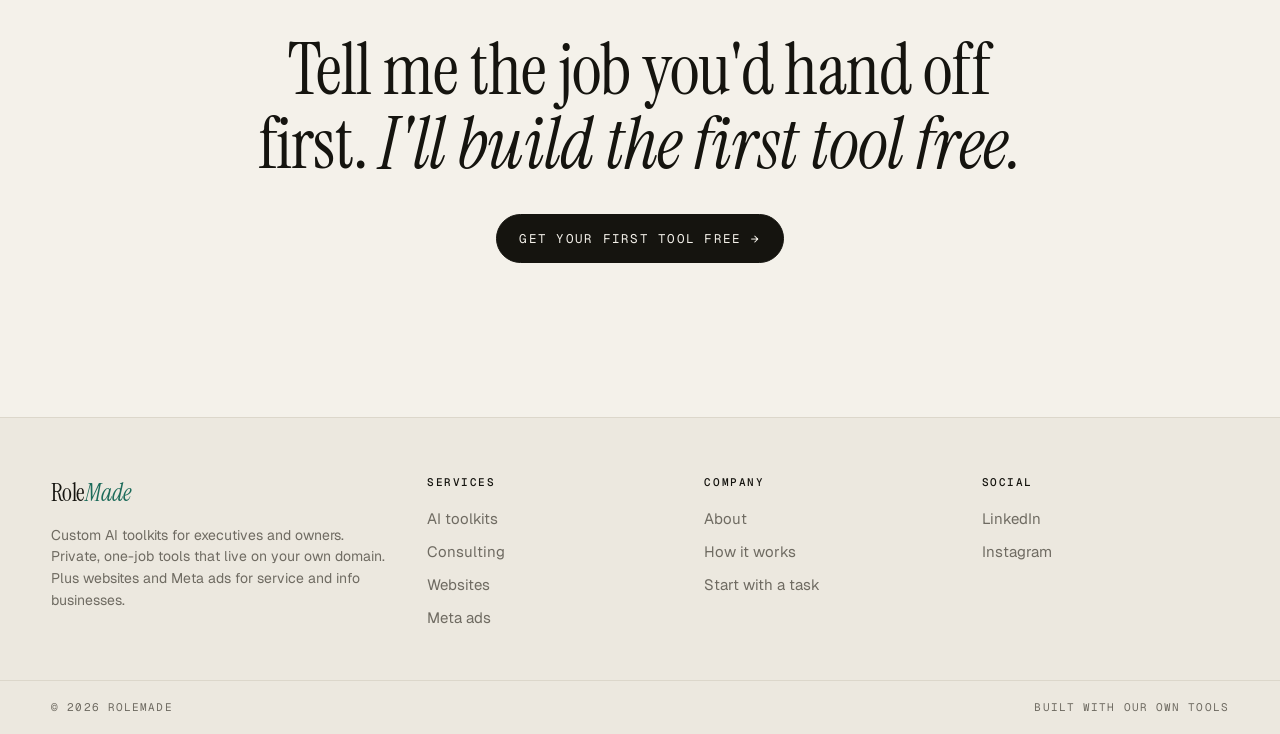
==== commit 348deb06: "Reposition copy: free first tool, pass-the-test guarantee, toolkit model Hero subtext rewritten arou" ====
--- a/about.html
+++ b/about.html
@@ -9,7 +9,7 @@
 <link rel="preconnect" href="https://fonts.gstatic.com" crossorigin>
 <link href="https://fonts.googleapis.com/css2?family=Geist:wght@400;500&family=Geist+Mono:wght@400;500&family=Instrument+Serif:ital@0;1&display=swap" rel="stylesheet">
 <link rel="icon" href="assets/favicon.png">
-<link rel="stylesheet" href="styles.css?v=4">
+<link rel="stylesheet" href="styles.css?v=5">
 </head>
 <body>
 
@@ -21,7 +21,7 @@
       <a href="growth.html">Growth</a>
       <a href="about.html" class="active">About</a>
       <a href="index.html#how" class="how">How it works</a>
-      <a class="btn" href="start.html"><span class="l">Start with a task</span><span class="s">Start</span> <span class="arr">→</span></a>
+      <a class="btn" href="start.html"><span class="l">Get a free tool</span><span class="s">Free tool</span> <span class="arr">→</span></a>
     </nav>
     <div class="nav-r"><button class="burger" aria-controls="links" aria-expanded="false">Menu</button></div>
   </div>
@@ -115,8 +115,8 @@
 
 <section class="close">
   <div class="wrap">
-    <h2 class="rv">Tell me the job you'd hand off first. <em>I'll tell you if I can take it.</em></h2>
-    <a class="btn rv d1" href="start.html">Start with a task <span class="arr">→</span></a>
+    <h2 class="rv">Tell me the job you'd hand off first. <em>I'll build the first tool free.</em></h2>
+    <a class="btn rv d1" href="start.html">Get your first tool free <span class="arr">→</span></a>
   </div>
 </section>
 
@@ -133,6 +133,6 @@
   <div class="base"><div class="wrap"><span>© 2026 RoleMade</span><span>Built with our own tools</span></div></div>
 </footer>
 
-<script src="site.js?v=4"></script>
+<script src="site.js?v=5"></script>
 </body>
 </html>
--- a/styles.css
+++ b/styles.css
@@ -342,3 +342,18 @@
 .socials a:hover{border-bottom-color:var(--ink)}
 footer .col a.brand{color:var(--ink);font-size:24px;margin-bottom:0}
 @media(max-width:900px){.about-grid{grid-template-columns:1fr}.portrait{max-width:420px}}
+
+/* proof + guarantee */
+.proof{display:grid;grid-template-columns:1.1fr 1fr;gap:0;border:1px solid var(--line);border-radius:22px;overflow:hidden;background:var(--card)}
+.proof > div{padding:clamp(28px,4vw,52px)}
+.proof-a{border-right:1px solid var(--line)}
+.proof-a h2{margin-top:14px}
+.proof-b{background:var(--paper-2)}
+.rule{list-style:none;margin:18px 0 0;padding:0;counter-reset:r;display:grid;gap:18px}
+.rule li{position:relative;padding-left:44px;color:var(--ink-2);font-size:16px;line-height:1.55}
+.rule li::before{counter-increment:r;content:"0" counter(r);position:absolute;left:0;top:3px;font-family:var(--mono);font-size:11px;letter-spacing:.14em;color:var(--accent)}
+.rule li b{font-weight:500;color:var(--ink)}
+.jobs.cap .job h3{font-size:22px}
+.form label .opt{font-size:10px;color:var(--faint);margin-left:8px;letter-spacing:.1em}
+.form input::placeholder{color:var(--faint)}
+@media(max-width:820px){.proof{grid-template-columns:1fr}.proof-a{border-right:0;border-bottom:1px solid var(--line)}}
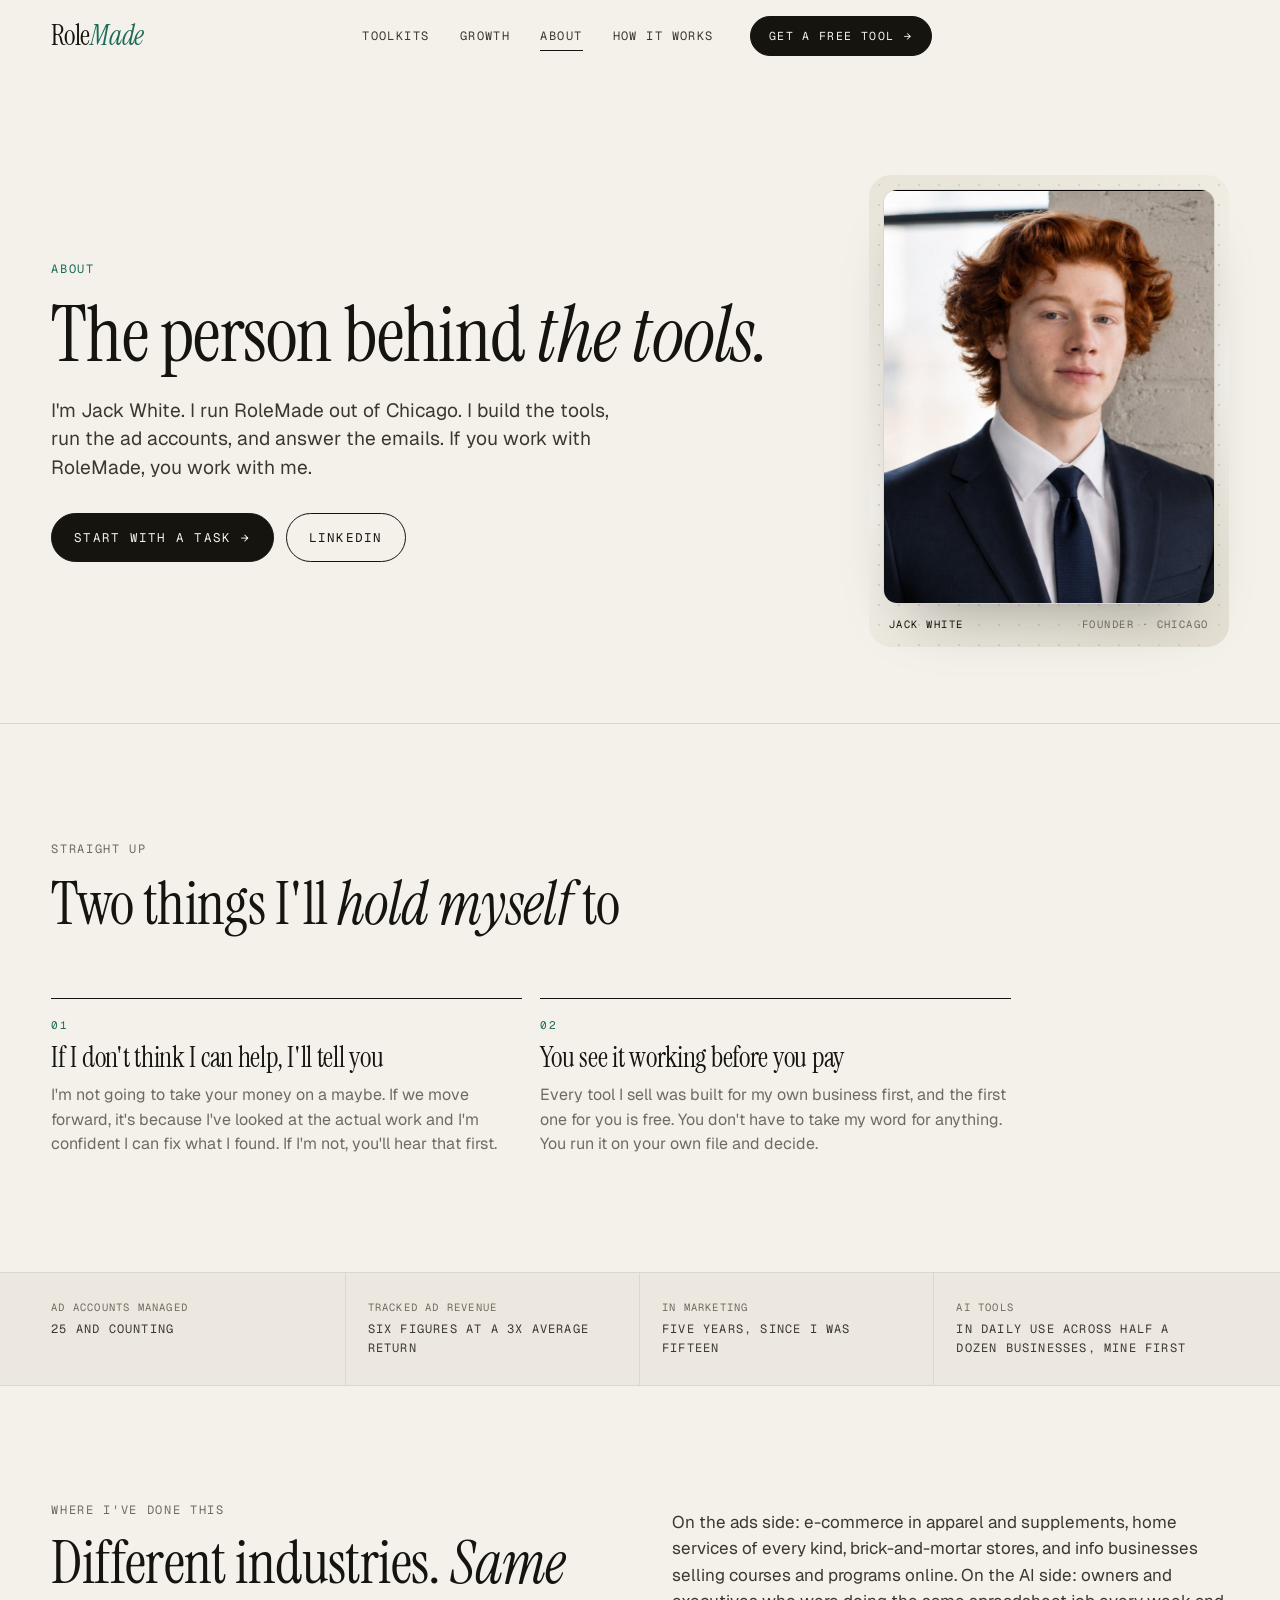
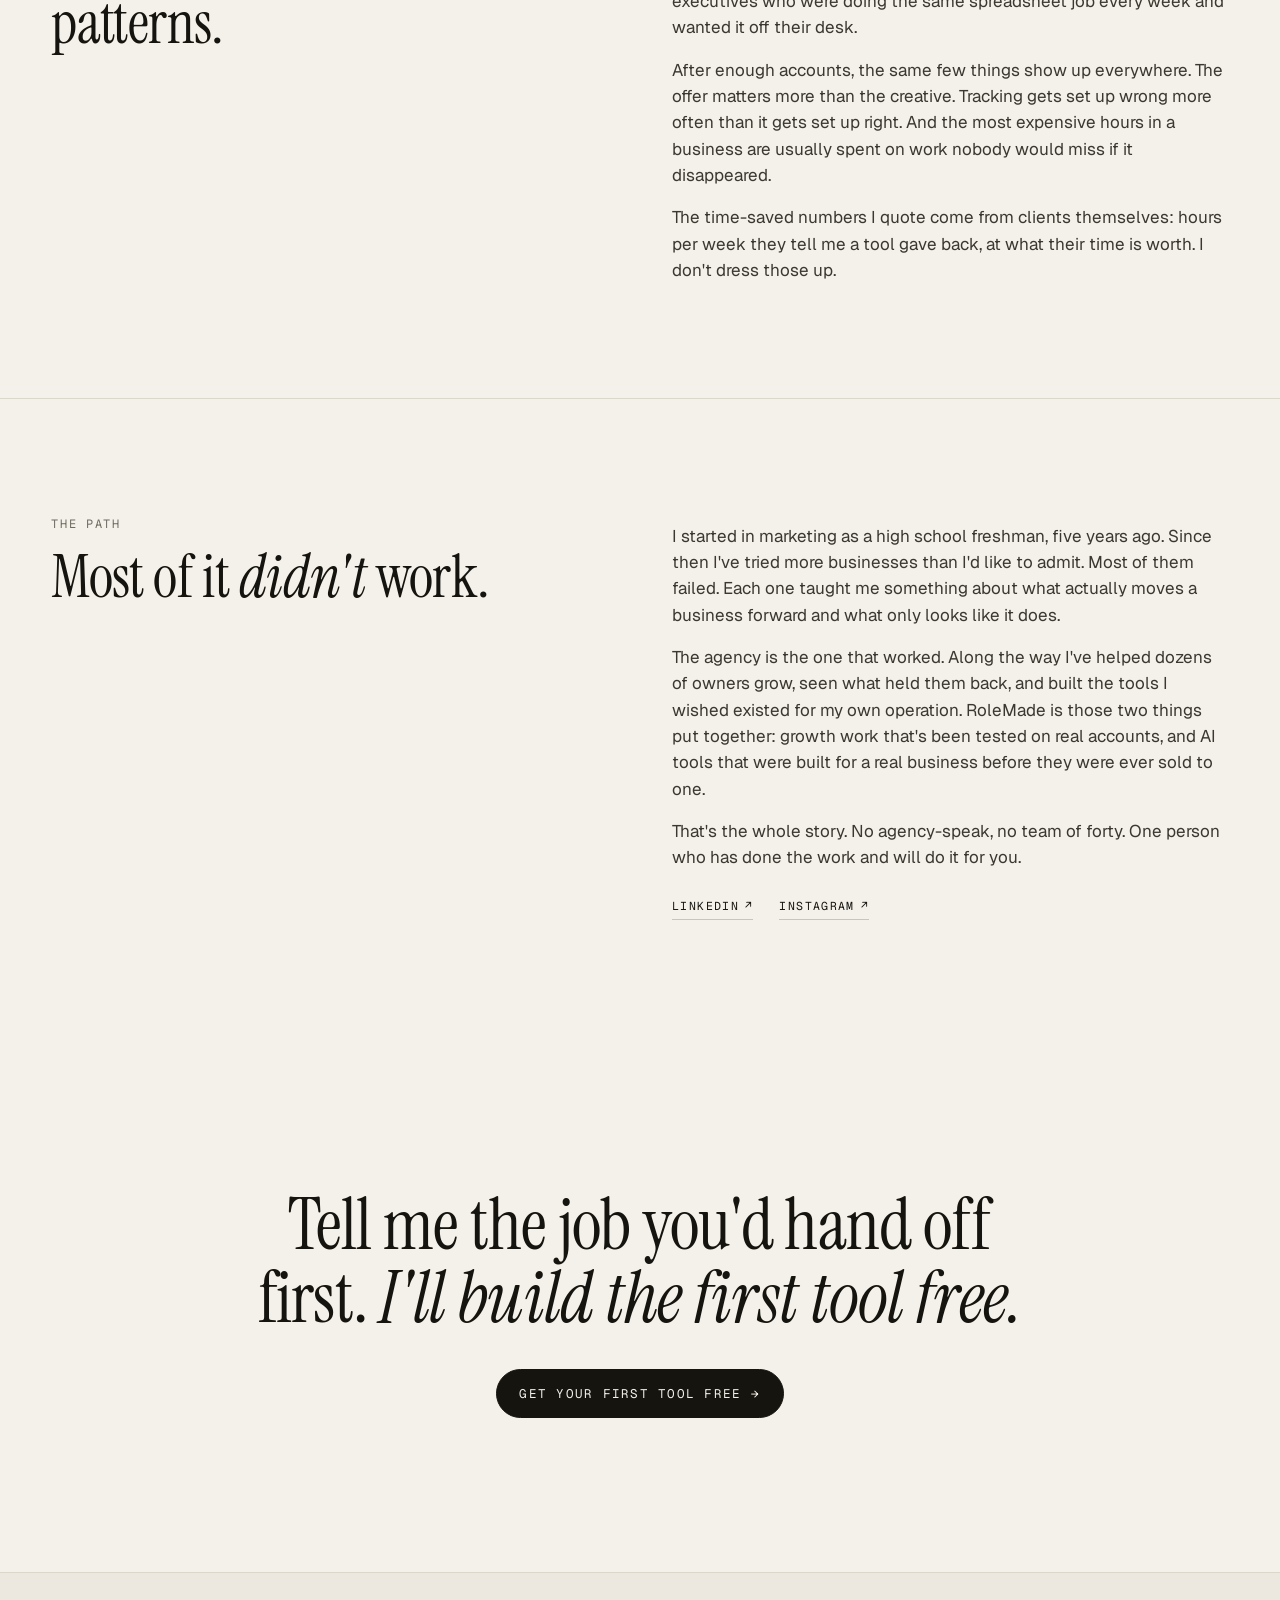
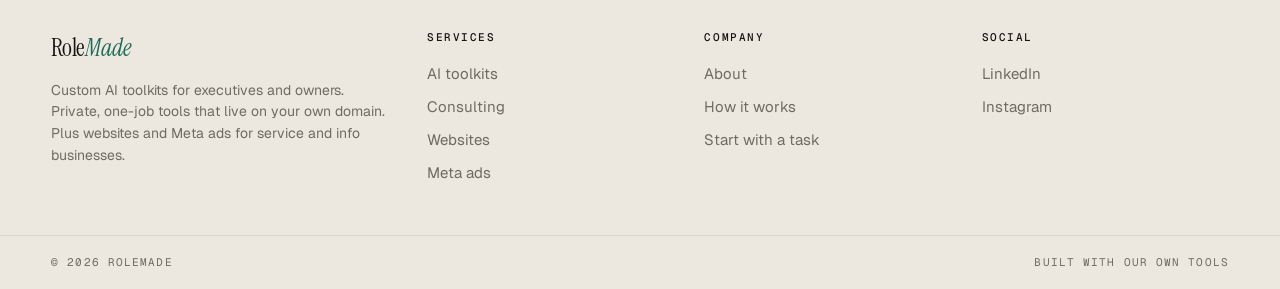
==== commit 47220e70: "About: fix portrait sizing, rewrite principles to two honest commitments Co-Authored-By: Claude Fabl" ====
--- a/about.html
+++ b/about.html
@@ -9,7 +9,7 @@
 <link rel="preconnect" href="https://fonts.gstatic.com" crossorigin>
 <link href="https://fonts.googleapis.com/css2?family=Geist:wght@400;500&family=Geist+Mono:wght@400;500&family=Instrument+Serif:ital@0;1&display=swap" rel="stylesheet">
 <link rel="icon" href="assets/favicon.png">
-<link rel="stylesheet" href="styles.css?v=5">
+<link rel="stylesheet" href="styles.css?v=6">
 </head>
 <body>
 
@@ -34,7 +34,7 @@
       <div>
         <p class="eyebrow on rv">About</p>
         <h1 class="rv d1">The person behind <em>the tools.</em></h1>
-        <p class="lede rv d2">I'm Jack White. I run RoleMade from just outside Chicago, ten minutes from the city. I build the tools, run the ad accounts, and answer the emails. If you work with RoleMade, you work with me.</p>
+        <p class="lede rv d2">I'm Jack White. I run RoleMade out of Chicago. I build the tools, run the ad accounts, and answer the emails. If you work with RoleMade, you work with me.</p>
         <div class="cta rv d3">
           <a class="btn" href="start.html">Start with a task <span class="arr">→</span></a>
           <a class="btn ghost" href="https://www.linkedin.com/in/rolemade/" target="_blank" rel="noopener">LinkedIn</a>
@@ -48,17 +48,15 @@
   </div>
 </section>
 
-<!-- HOW I WORK -->
+<!-- TWO THINGS -->
 <section class="sec">
   <div class="wrap">
     <div class="sec-head">
-      <div class="rv"><p class="eyebrow">How I work</p><h2>Three things you can <em>count on</em></h2></div>
-      <p class="lede rv d1">Not a philosophy. Just how every engagement actually runs.</p>
+      <div class="rv"><p class="eyebrow">Straight up</p><h2>Two things I'll <em>hold myself</em> to</h2></div>
     </div>
-    <div class="plist">
-      <div class="pstep rv"><p class="n">01</p><h3>I build before I pitch</h3><p>Every tool I sell started as something I built for my own business. If it doesn't hold up on my work, it doesn't get offered to yours.</p></div>
-      <div class="pstep rv d1"><p class="n">02</p><h3>I say no early</h3><p>If the task isn't a fit, or the ads won't work because the offer is the problem, you hear that in the first conversation, not after an invoice.</p></div>
-      <div class="pstep rv d2"><p class="n">03</p><h3>I'm ten minutes away</h3><p>Based just outside Chicago. Happy to sit in your office, look at the real files, and build from there.</p></div>
+    <div class="plist two">
+      <div class="pstep rv"><p class="n">01</p><h3>If I don't think I can help, I'll tell you</h3><p>I'm not going to take your money on a maybe. If we move forward, it's because I've looked at the actual work and I'm confident I can fix what I found. If I'm not, you'll hear that first.</p></div>
+      <div class="pstep rv d1"><p class="n">02</p><h3>You see it working before you pay</h3><p>Every tool I sell was built for my own business first, and the first one for you is free. You don't have to take my word for anything. You run it on your own file and decide.</p></div>
     </div>
   </div>
 </section>
@@ -133,6 +131,6 @@
   <div class="base"><div class="wrap"><span>© 2026 RoleMade</span><span>Built with our own tools</span></div></div>
 </footer>
 
-<script src="site.js?v=5"></script>
+<script src="site.js?v=6"></script>
 </body>
 </html>
--- a/styles.css
+++ b/styles.css
@@ -329,19 +329,20 @@
 @media(max-width:820px){.formwrap{grid-template-columns:1fr}.form .g2{grid-template-columns:1fr}}
 
 /* about page */
-.about-grid{display:grid;grid-template-columns:1.15fr .85fr;gap:clamp(30px,5vw,80px);align-items:center}
+.about-grid{display:grid;grid-template-columns:minmax(0,1fr) 360px;gap:clamp(30px,5vw,80px);align-items:center}
 .about-hero .phero-inner{padding:0}
 .portrait{margin:0;position:relative;border-radius:22px;padding:14px;background:linear-gradient(160deg,#E9E4D8,#F7F5EF 55%,#E3DED1)}
 .portrait::before{content:"";position:absolute;inset:0;border-radius:22px;background-image:radial-gradient(var(--line-2) 1px,transparent 1px);background-size:20px 20px;opacity:.6;pointer-events:none}
-.portrait img{position:relative;width:100%;aspect-ratio:4/5;object-fit:cover;border-radius:14px;border:1px solid var(--line);box-shadow:0 30px 60px -30px rgba(21,20,15,.4);display:block}
-.portrait figcaption{position:relative;display:flex;justify-content:space-between;padding:12px 6px 0;font-family:var(--mono);font-size:10.5px;letter-spacing:.14em;text-transform:uppercase;color:var(--muted)}
+.portrait img{position:relative;width:100%;height:auto;aspect-ratio:4/5;object-fit:cover;object-position:50% 20%;border-radius:14px;border:1px solid var(--line);box-shadow:0 30px 60px -30px rgba(21,20,15,.4);display:block}
+.portrait figcaption{position:relative;display:flex;justify-content:space-between;gap:10px;flex-wrap:wrap;padding:12px 6px 0;font-family:var(--mono);font-size:10.5px;letter-spacing:.14em;text-transform:uppercase;color:var(--muted)}
 .portrait figcaption span:first-child{color:var(--ink)}
 .about-strip{margin-top:0}
 .socials{display:flex;gap:26px;margin-top:10px}
 .socials a{font-family:var(--mono);font-size:11.5px;letter-spacing:.12em;text-transform:uppercase;color:var(--ink);display:inline-flex;gap:6px;border-bottom:1px solid var(--line-2);padding-bottom:4px}
 .socials a:hover{border-bottom-color:var(--ink)}
 footer .col a.brand{color:var(--ink);font-size:24px;margin-bottom:0}
-@media(max-width:900px){.about-grid{grid-template-columns:1fr}.portrait{max-width:420px}}
+.plist.two{grid-template-columns:1fr 1fr;max-width:960px}
+@media(max-width:900px){.about-grid{grid-template-columns:1fr}.portrait{width:min(240px,70vw);padding:10px}.plist.two{grid-template-columns:1fr}}
 
 /* proof + guarantee */
 .proof{display:grid;grid-template-columns:1.1fr 1fr;gap:0;border:1px solid var(--line);border-radius:22px;overflow:hidden;background:var(--card)}
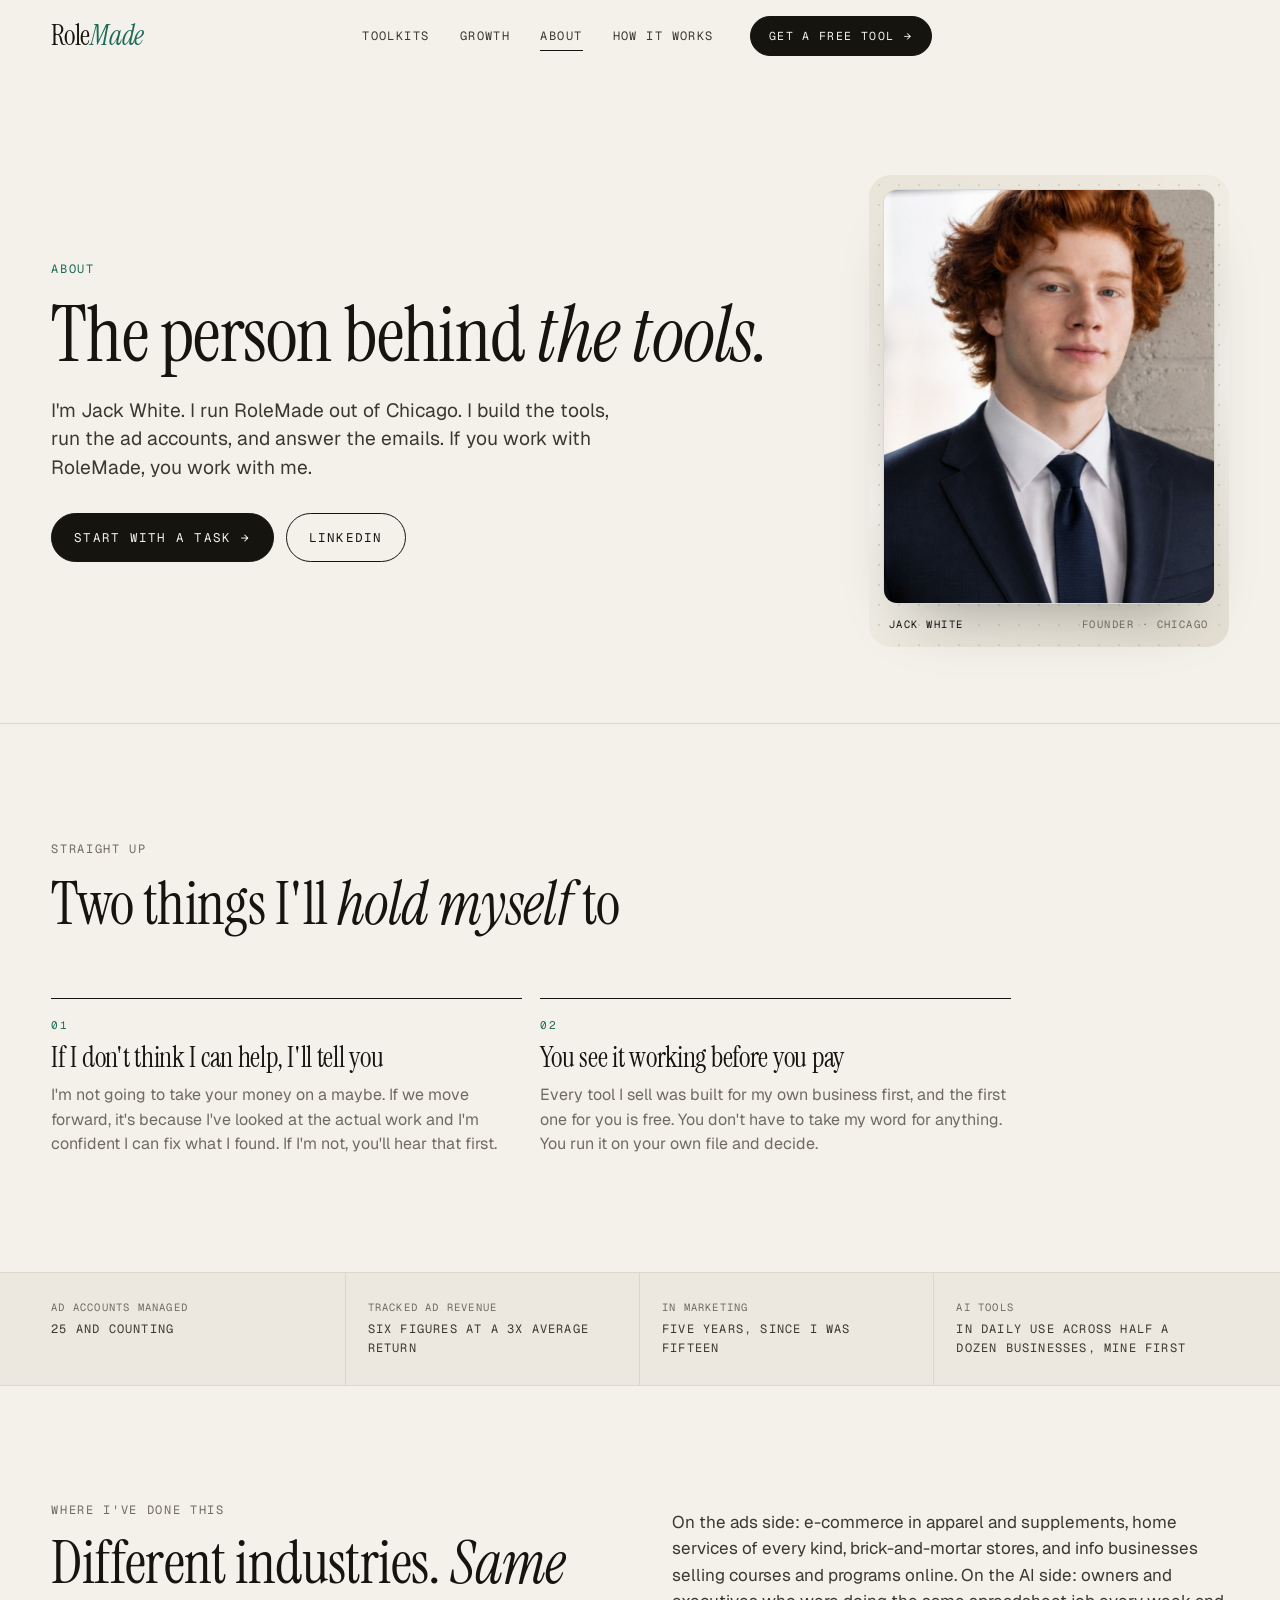
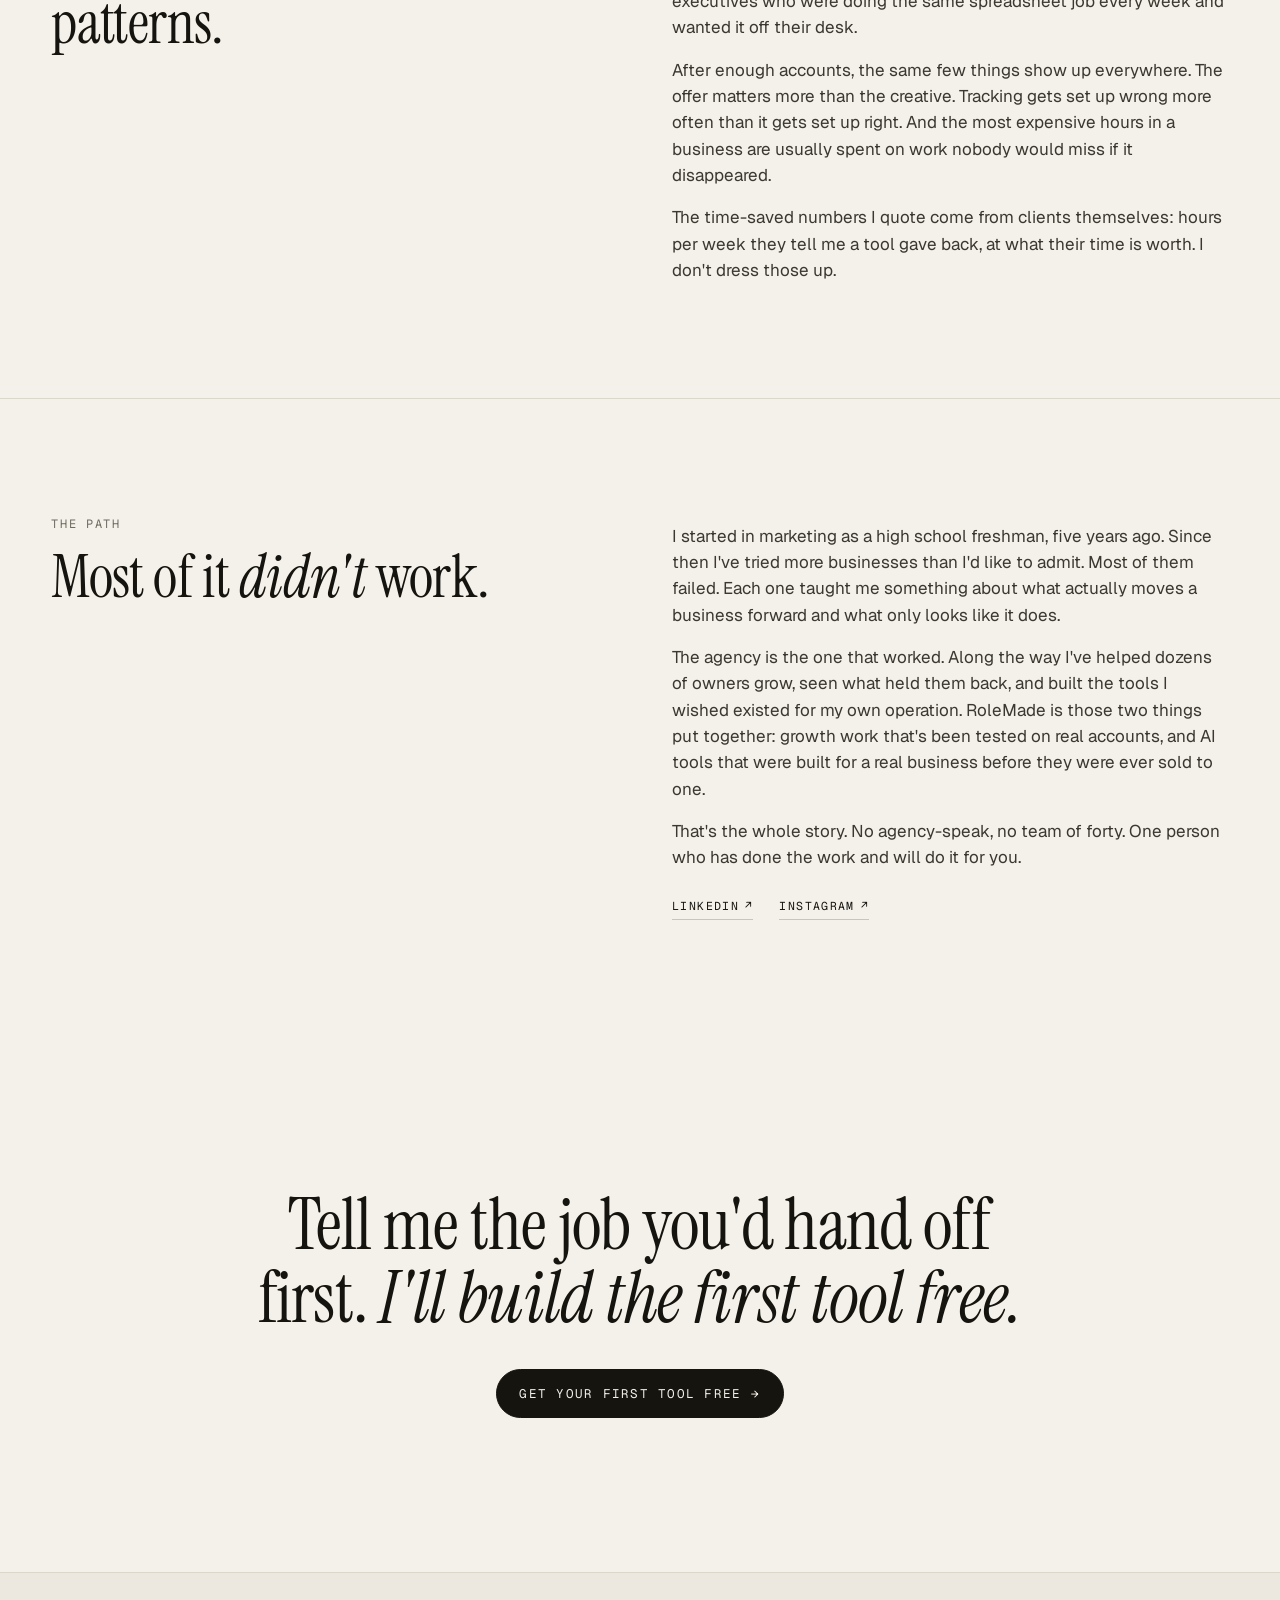
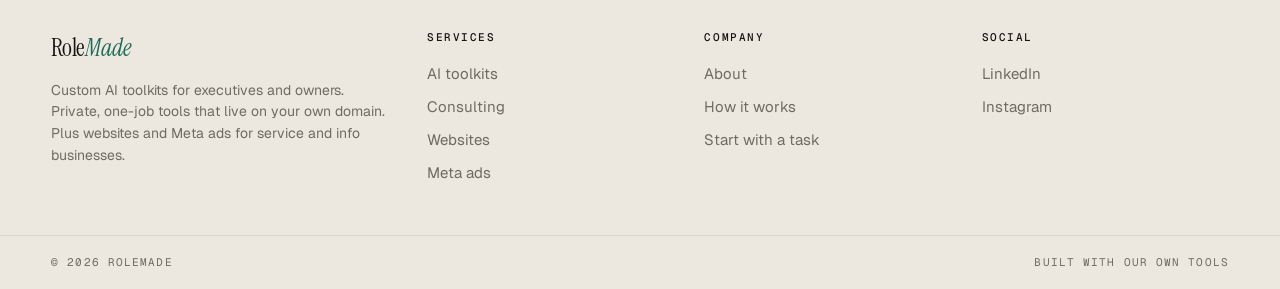
==== commit f3cb4693: "About: recrop headshot, full-width portrait on mobile Co-Authored-By: Claude Fable 5.1 <noreply@anth" ====
--- a/about.html
+++ b/about.html
@@ -41,7 +41,7 @@
         </div>
       </div>
       <figure class="portrait rv d2">
-        <img src="assets/jack-white.jpg" alt="Jack White, founder of RoleMade" width="640" height="800">
+        <img src="assets/jack-white.jpg?v=2" alt="Jack White, founder of RoleMade" width="584" height="730">
         <figcaption><span>Jack White</span><span>Founder · Chicago</span></figcaption>
       </figure>
     </div>
--- a/styles.css
+++ b/styles.css
@@ -333,7 +333,7 @@
 .about-hero .phero-inner{padding:0}
 .portrait{margin:0;position:relative;border-radius:22px;padding:14px;background:linear-gradient(160deg,#E9E4D8,#F7F5EF 55%,#E3DED1)}
 .portrait::before{content:"";position:absolute;inset:0;border-radius:22px;background-image:radial-gradient(var(--line-2) 1px,transparent 1px);background-size:20px 20px;opacity:.6;pointer-events:none}
-.portrait img{position:relative;width:100%;height:auto;aspect-ratio:4/5;object-fit:cover;object-position:50% 20%;border-radius:14px;border:1px solid var(--line);box-shadow:0 30px 60px -30px rgba(21,20,15,.4);display:block}
+.portrait img{position:relative;width:100%;height:auto;aspect-ratio:4/5;object-fit:cover;object-position:50% 35%;border-radius:14px;border:1px solid var(--line);box-shadow:0 30px 60px -30px rgba(21,20,15,.4);display:block}
 .portrait figcaption{position:relative;display:flex;justify-content:space-between;gap:10px;flex-wrap:wrap;padding:12px 6px 0;font-family:var(--mono);font-size:10.5px;letter-spacing:.14em;text-transform:uppercase;color:var(--muted)}
 .portrait figcaption span:first-child{color:var(--ink)}
 .about-strip{margin-top:0}
@@ -342,7 +342,7 @@
 .socials a:hover{border-bottom-color:var(--ink)}
 footer .col a.brand{color:var(--ink);font-size:24px;margin-bottom:0}
 .plist.two{grid-template-columns:1fr 1fr;max-width:960px}
-@media(max-width:900px){.about-grid{grid-template-columns:1fr}.portrait{width:min(240px,70vw);padding:10px}.plist.two{grid-template-columns:1fr}}
+@media(max-width:900px){.about-grid{grid-template-columns:1fr}.portrait{width:100%;padding:12px}.plist.two{grid-template-columns:1fr}}
 
 /* proof + guarantee */
 .proof{display:grid;grid-template-columns:1.1fr 1fr;gap:0;border:1px solid var(--line);border-radius:22px;overflow:hidden;background:var(--card)}
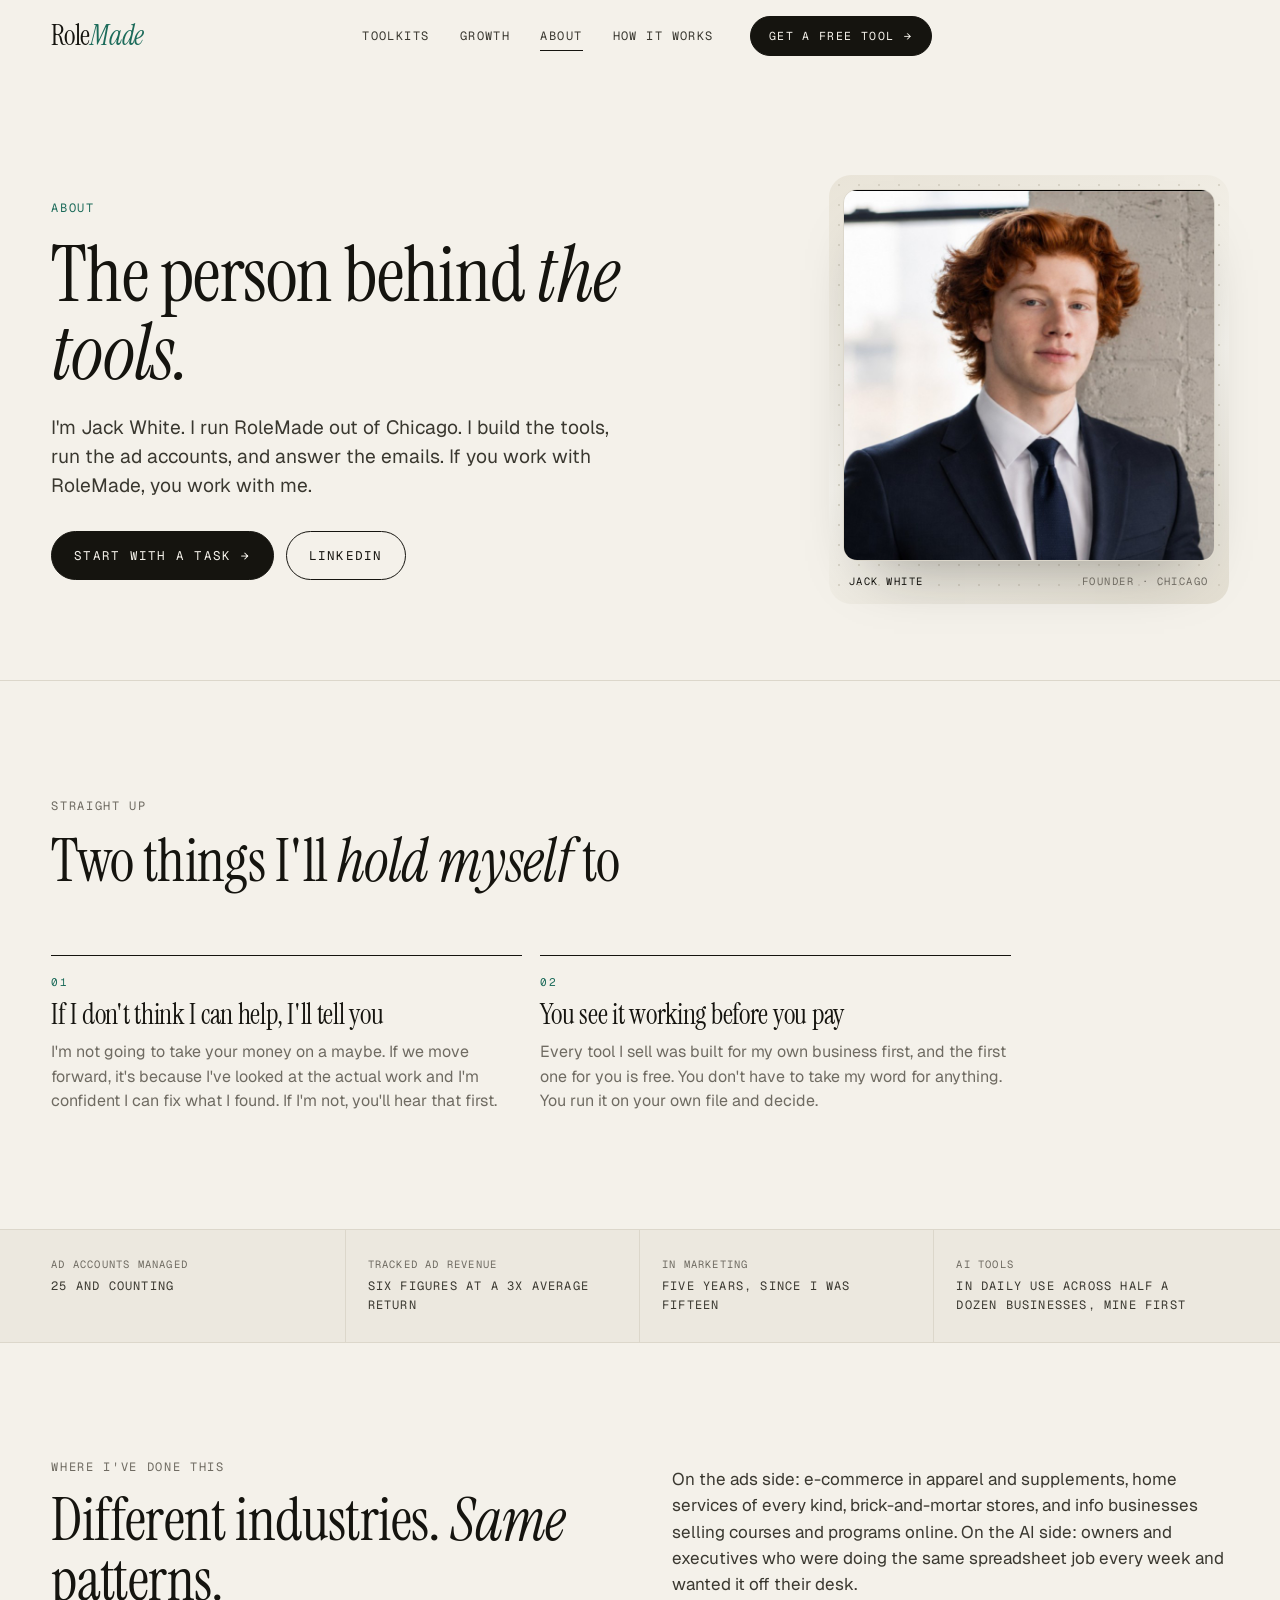
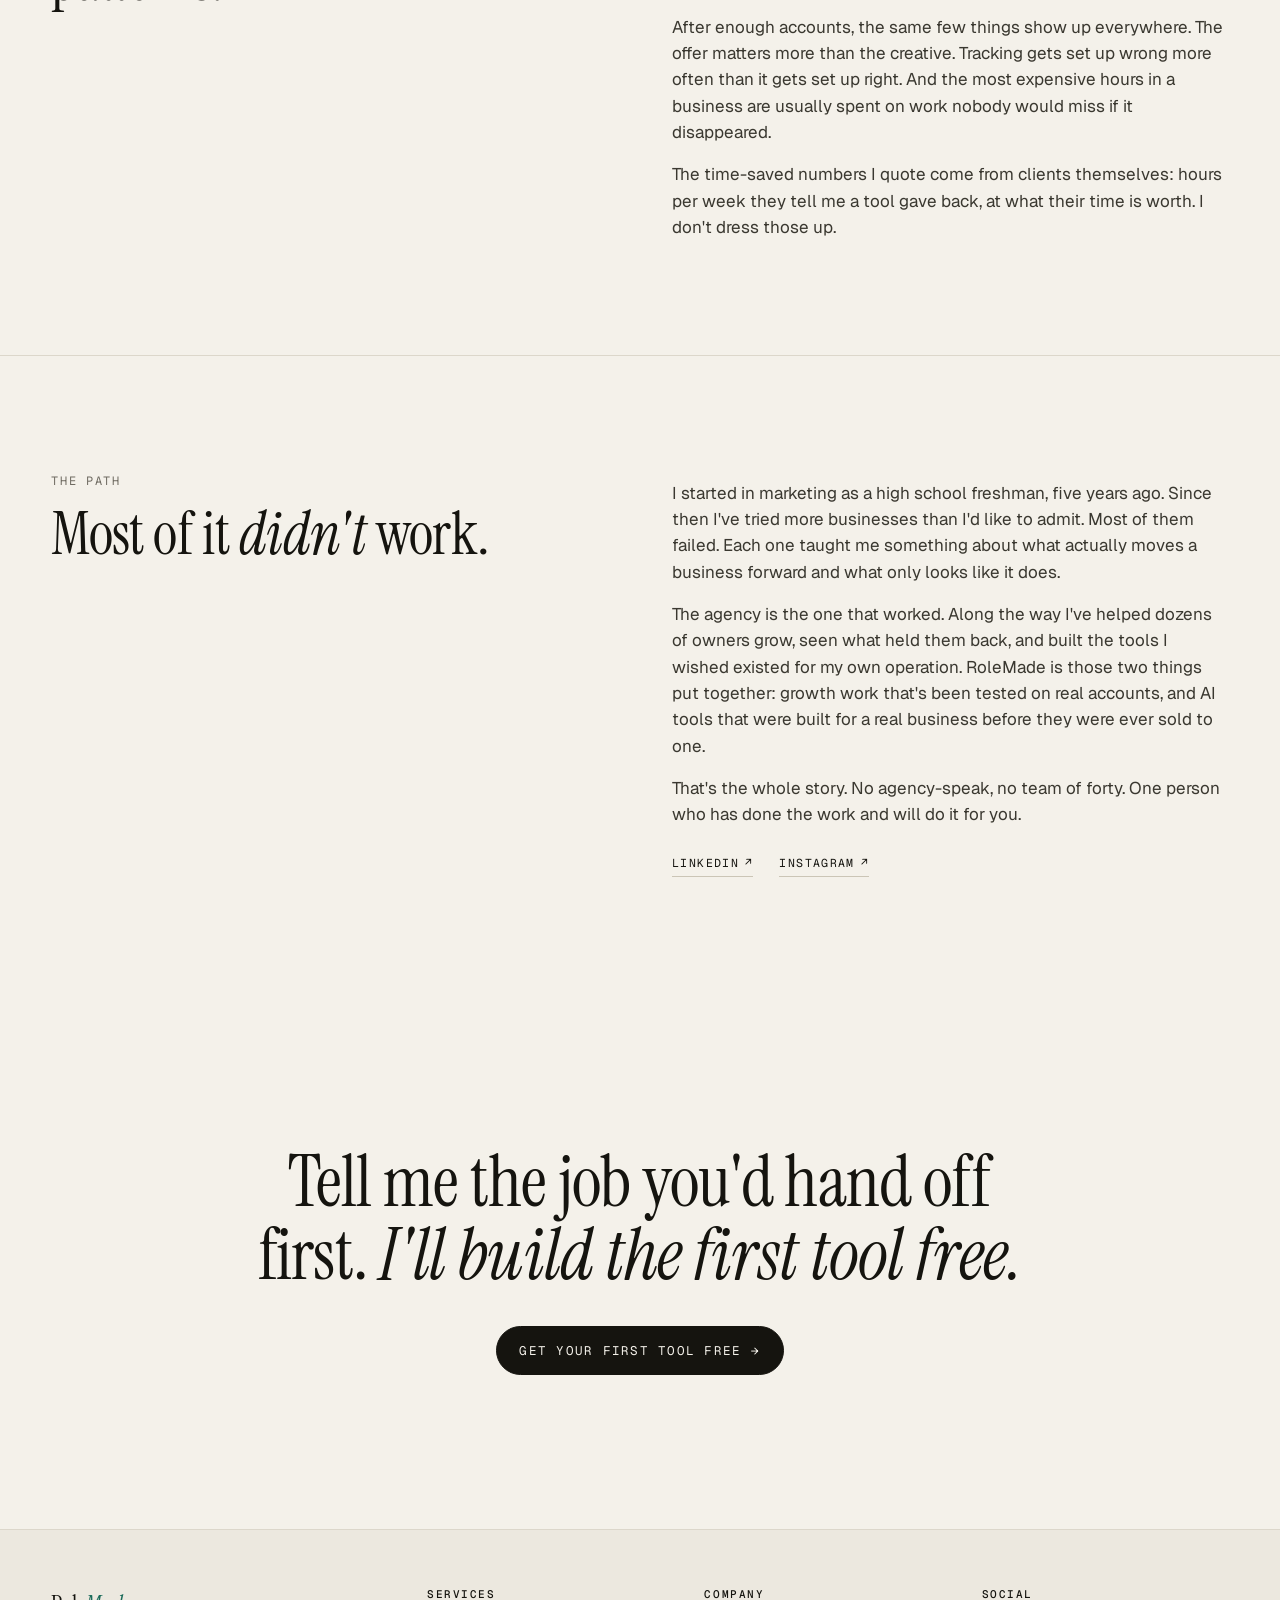
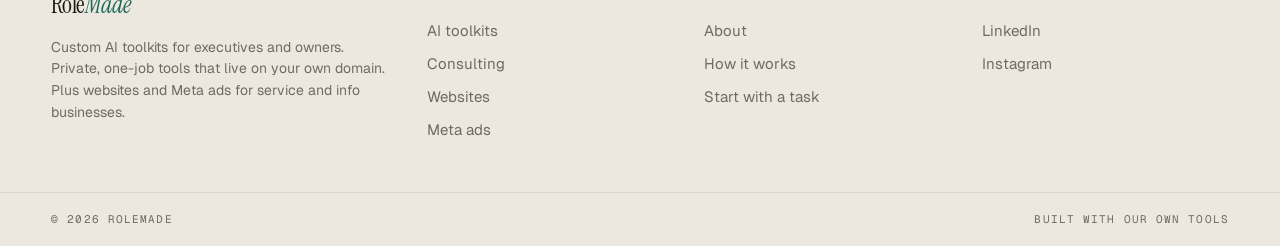
==== commit 7c7ee488: "About: square headshot, no crop Co-Authored-By: Claude Fable 5.1 <noreply@anthropic.com>" ====
--- a/about.html
+++ b/about.html
@@ -41,7 +41,7 @@
         </div>
       </div>
       <figure class="portrait rv d2">
-        <img src="assets/jack-white.jpg?v=2" alt="Jack White, founder of RoleMade" width="584" height="730">
+        <img src="assets/jack-white.jpg?v=3" alt="Jack White, founder of RoleMade" width="1000" height="1000">
         <figcaption><span>Jack White</span><span>Founder · Chicago</span></figcaption>
       </figure>
     </div>
--- a/styles.css
+++ b/styles.css
@@ -329,11 +329,11 @@
 @media(max-width:820px){.formwrap{grid-template-columns:1fr}.form .g2{grid-template-columns:1fr}}
 
 /* about page */
-.about-grid{display:grid;grid-template-columns:minmax(0,1fr) 360px;gap:clamp(30px,5vw,80px);align-items:center}
+.about-grid{display:grid;grid-template-columns:minmax(0,1fr) 400px;gap:clamp(30px,5vw,80px);align-items:center}
 .about-hero .phero-inner{padding:0}
 .portrait{margin:0;position:relative;border-radius:22px;padding:14px;background:linear-gradient(160deg,#E9E4D8,#F7F5EF 55%,#E3DED1)}
 .portrait::before{content:"";position:absolute;inset:0;border-radius:22px;background-image:radial-gradient(var(--line-2) 1px,transparent 1px);background-size:20px 20px;opacity:.6;pointer-events:none}
-.portrait img{position:relative;width:100%;height:auto;aspect-ratio:4/5;object-fit:cover;object-position:50% 35%;border-radius:14px;border:1px solid var(--line);box-shadow:0 30px 60px -30px rgba(21,20,15,.4);display:block}
+.portrait img{position:relative;width:100%;height:auto;aspect-ratio:1/1;object-fit:cover;object-position:50% 50%;border-radius:14px;border:1px solid var(--line);box-shadow:0 30px 60px -30px rgba(21,20,15,.4);display:block}
 .portrait figcaption{position:relative;display:flex;justify-content:space-between;gap:10px;flex-wrap:wrap;padding:12px 6px 0;font-family:var(--mono);font-size:10.5px;letter-spacing:.14em;text-transform:uppercase;color:var(--muted)}
 .portrait figcaption span:first-child{color:var(--ink)}
 .about-strip{margin-top:0}
